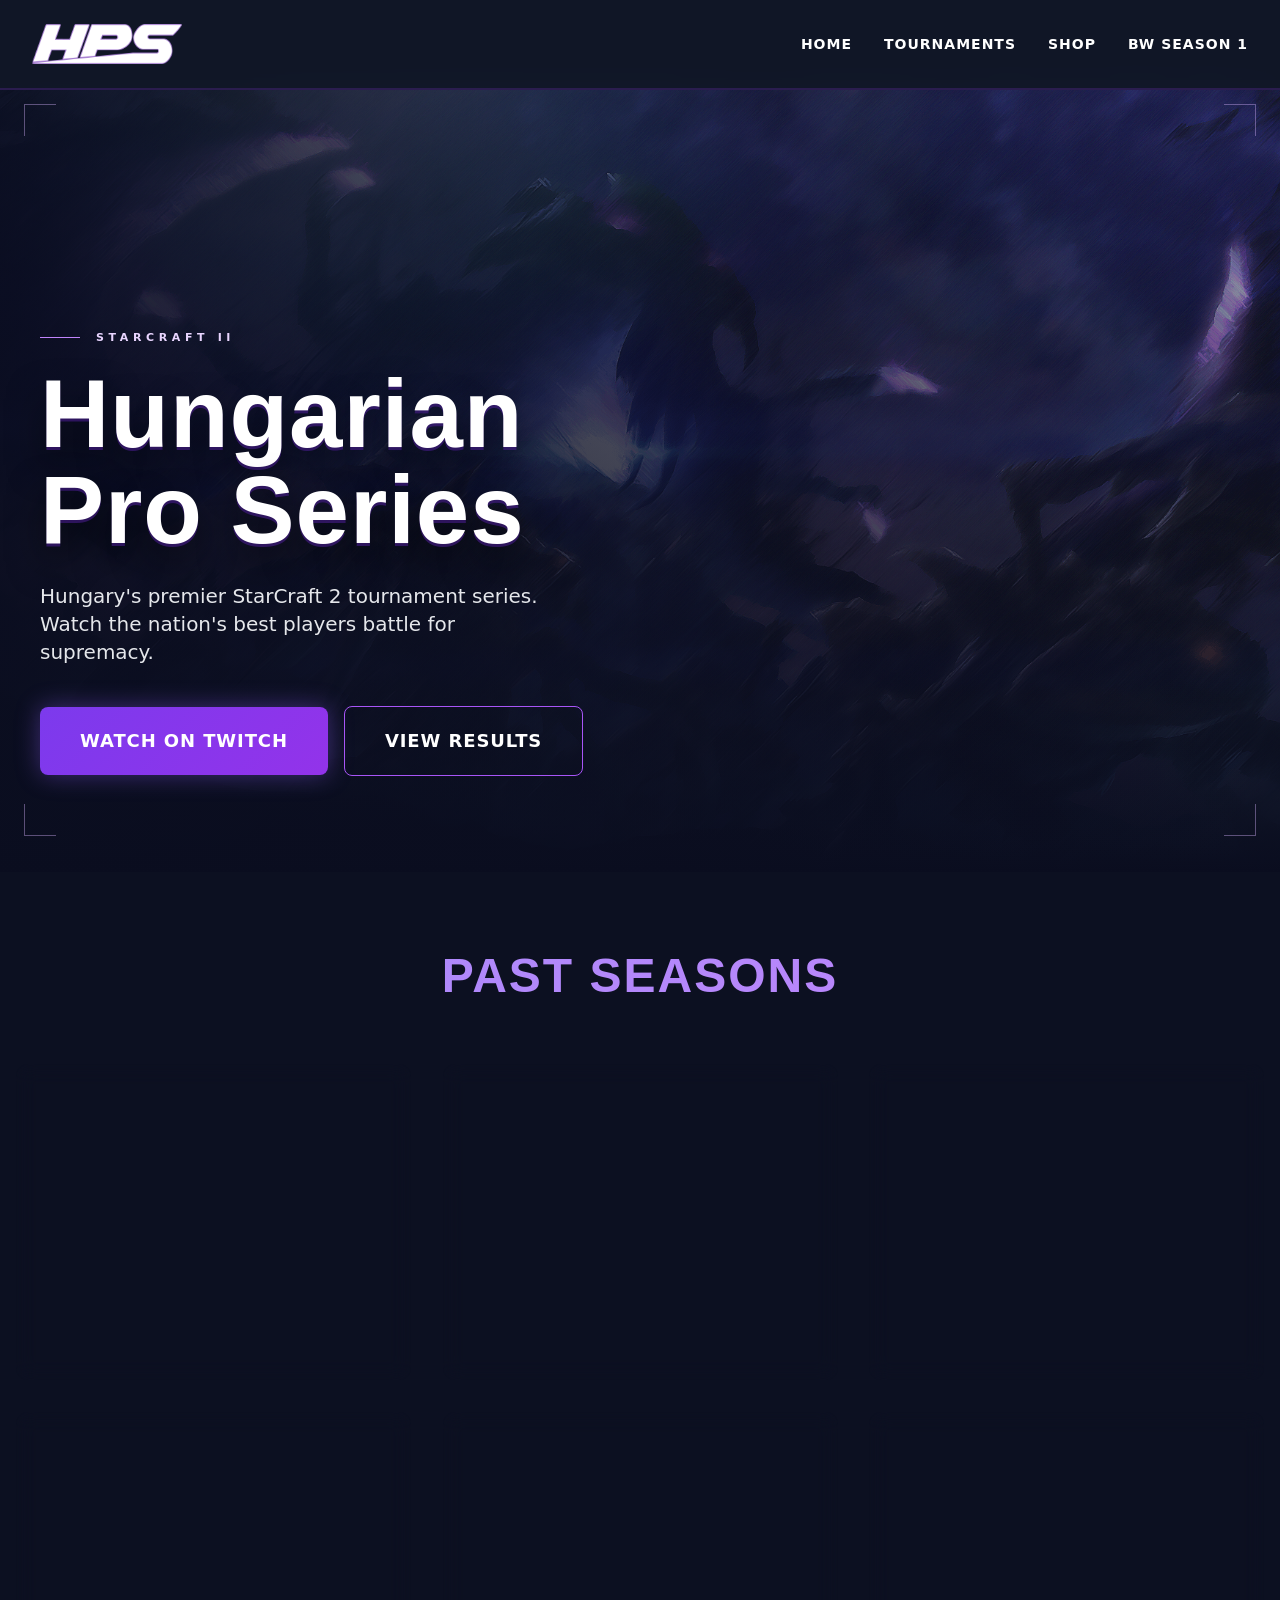
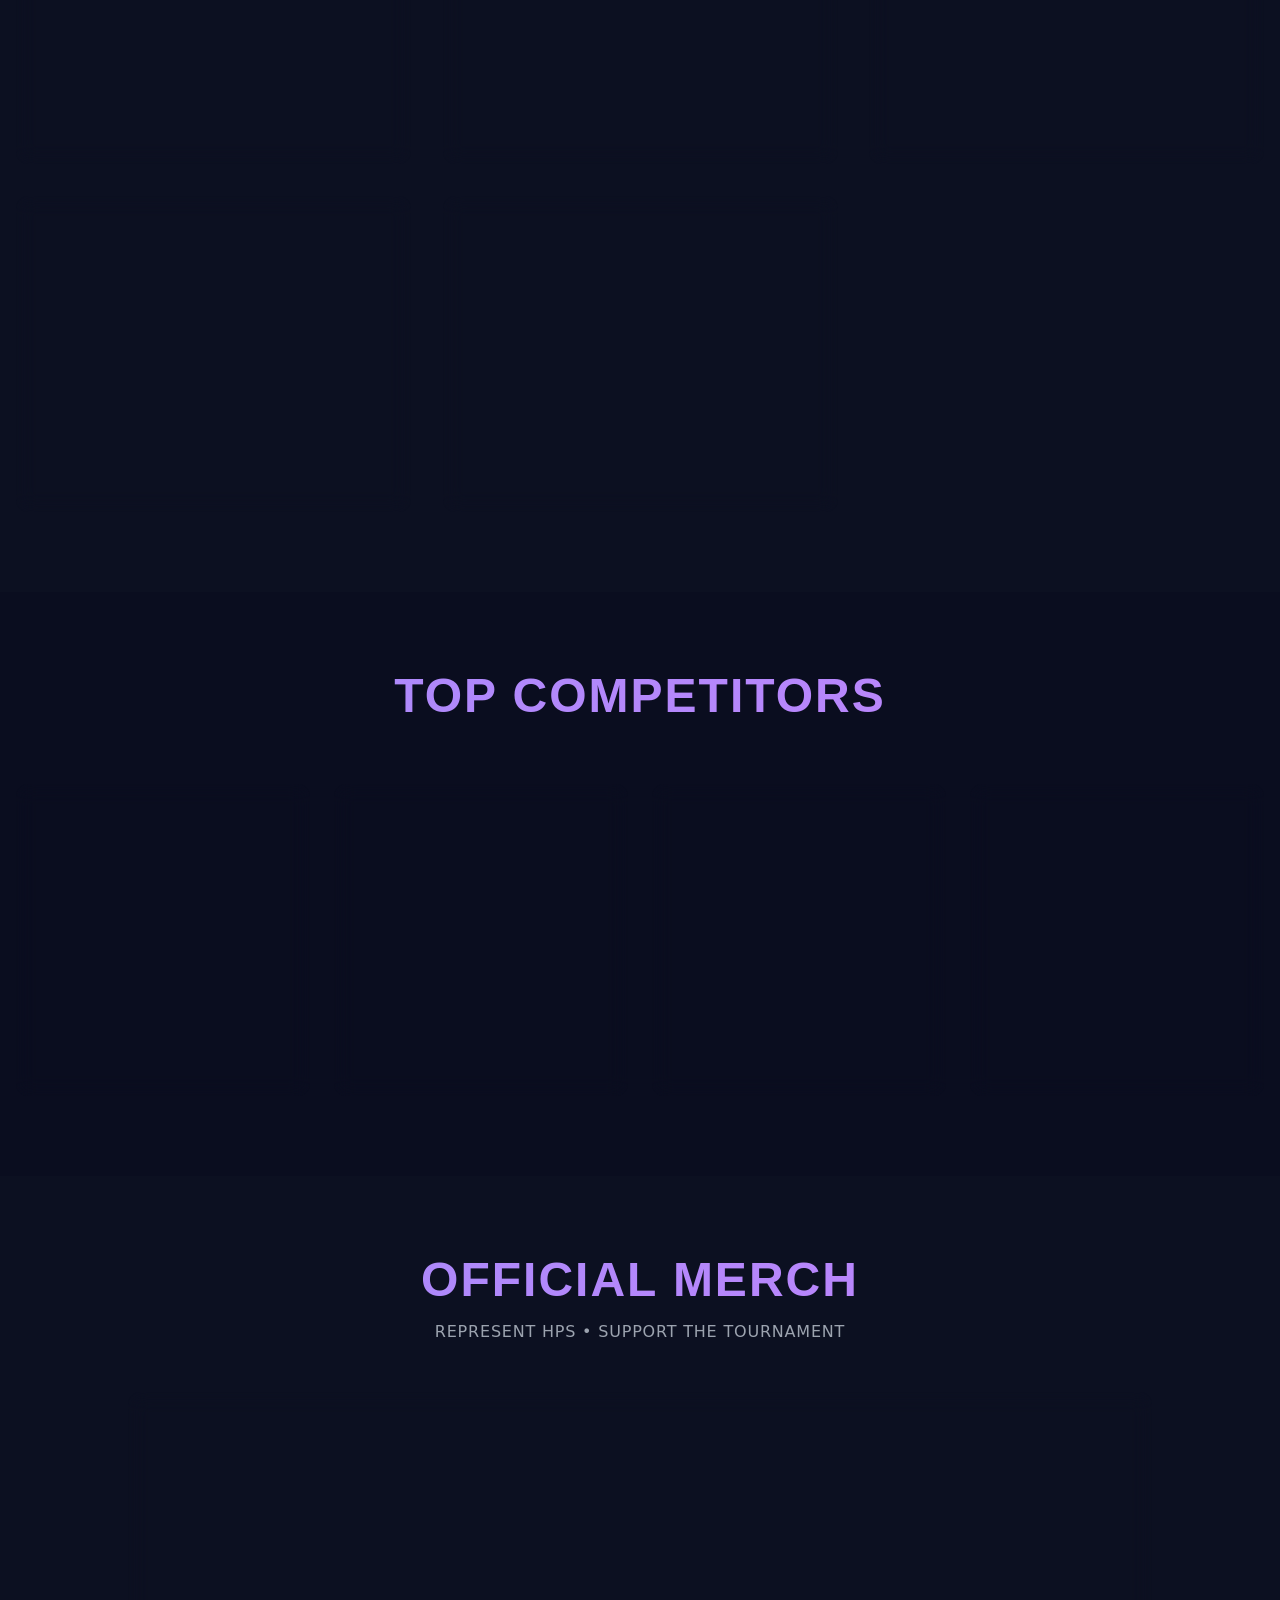
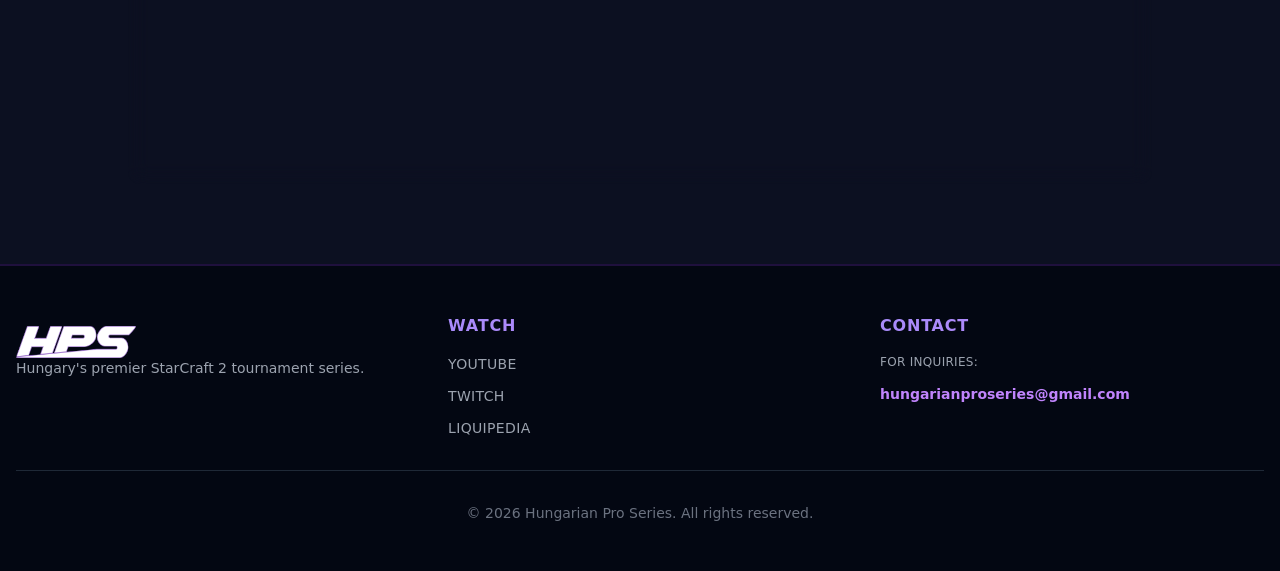
==== index.html @ 344f4f70 "Initial commit" ====
<!DOCTYPE html>
<html lang="hu">
    <head>
        <meta charset="utf-8">
        <meta name="viewport" content="width=device-width, initial-scale=1">

        <title>Hungarian Pro Series - StarCraft 2 Tournament</title>
        <meta name="description" content="HPS — the premier Hungarian Starcraft 2 tournament series.">
        <link rel="canonical" href="https://hungarianproseries.com/">

        <meta property="og:type" content="website">
        <meta property="og:title" content="Hungarian Pro Series - StarCraft 2 Tournament">
        <meta property="og:description" content="HPS — the premier Hungarian Starcraft 2 tournament series.">
        <meta property="og:image" content="https://hungarianproseries.com/images/hps-default.png">
        <meta property="og:url" content="https://hungarianproseries.com/">
        <meta property="og:site_name" content="Hungarian Pro Series">
        <meta property="og:locale" content="hu_HU">

        <meta name="twitter:card" content="summary_large_image">
        <meta name="twitter:title" content="Hungarian Pro Series - StarCraft 2 Tournament">
        <meta name="twitter:description" content="HPS — the premier Hungarian Starcraft 2 tournament series.">
        <meta name="twitter:image" content="https://hungarianproseries.com/images/hps-default.png">

        <link rel="icon" type="image/png" href="favicon-96x96.png" sizes="96x96">
        <link rel="icon" type="image/svg+xml" href="favicon.svg">
        <link rel="shortcut icon" href="favicon.ico">
        <link rel="apple-touch-icon" sizes="180x180" href="apple-touch-icon.png">
        <meta name="apple-mobile-web-app-title" content="Hungarian Pro Series">
        <link rel="manifest" href="site.webmanifest">
        <meta name="theme-color" content="#8b5cf6">
        <meta name="author" content="HPS Team">

        <link rel="stylesheet" href="assets/css/styles.css">

        <!-- Google tag (gtag.js) -->
        <script async src="https://www.googletagmanager.com/gtag/js?id=G-LL7SPWYYJS"></script>
        <script>
            window.dataLayer = window.dataLayer || [];
            function gtag(){dataLayer.push(arguments);}
            gtag('js', new Date());
            gtag('config', 'G-LL7SPWYYJS');
        </script>
    </head>
    <body class="font-sans antialiased">
        <main>
            <header>
                <nav class="fixed w-full top-0 z-50 bg-gray-900/95 backdrop-blur-md border-b-2 border-purple-600/20">
                    <div class="max-w-7xl mx-auto px-4 sm:px-6 lg:px-8">
                        <div class="flex justify-between items-center">
                            <div class="flex items-center space-x-2">
                                <div class="py-6">
                                    <a href="#home" aria-label="Go to home section">
                                        <img src="images/logo.png" alt="HPS Logo" class="h-10 w-auto">
                                    </a>
                                </div>
                            </div>

                            <nav class="hidden md:flex space-x-8 items-center">
                                <a href="#home" class="nav-link text-white hover:text-purple-300 text-sm block">HOME</a>
                                <a href="#tournaments" class="nav-link text-white hover:text-purple-300 text-sm block">TOURNAMENTS</a>
                                <a href="#shop" class="nav-link text-white hover:text-purple-300 text-sm block">SHOP</a>
                                <a href="bw-season-1/" class="nav-link text-white hover:text-purple-300 text-sm block">BW SEASON 1</a>
                            </nav>

                            <button id="menu-open" class="md:hidden text-white p-2" aria-label="Open menu" aria-controls="mobile-menu" aria-expanded="false">
                                <svg class="w-7 h-7" fill="none" stroke="currentColor" viewBox="0 0 24 24">
                                    <path stroke-linecap="round" stroke-linejoin="round" stroke-width="2" d="M4 6h16M4 12h16M4 18h16"/>
                                </svg>
                            </button>
                        </div>
                    </div>
                </nav>

                <div id="mobile-menu" class="hidden fixed inset-0 z-[100] flex-col bg-gray-900 md:hidden">
                    <div class="flex h-[90px] flex-shrink-0 items-center justify-end px-4 border-b-2 border-purple-600/20">
                        <button id="menu-close" class="text-white/90 hover:text-white p-2" aria-label="Close menu">
                            <svg class="w-7 h-7" fill="none" stroke="currentColor" viewBox="0 0 24 24">
                                <path stroke-linecap="round" stroke-linejoin="round" stroke-width="2" d="M6 18L18 6M6 6l12 12"/>
                            </svg>
                        </button>
                    </div>

                    <div class="flex-1 w-full overflow-auto">
                        <ul class="flex flex-col items-stretch px-4 py-6 gap-2">
                            <li><a href="#home" class="block w-full px-4 py-4 rounded-lg text-white uppercase tracking-wider font-semibold text-base hover:bg-white/5 transition">Home</a></li>
                            <li><a href="#tournaments" class="block w-full px-4 py-4 rounded-lg text-white uppercase tracking-wider font-semibold text-base hover:bg-white/5 transition">Tournaments</a></li>
                            <li><a href="#shop" class="block w-full px-4 py-4 rounded-lg text-white uppercase tracking-wider font-semibold text-base hover:bg-white/5 transition">Shop</a></li>
                            <li><a href="bw-season-1/" class="block w-full px-4 py-4 rounded-lg text-white uppercase tracking-wider font-semibold text-base hover:bg-white/5 transition">BW Season 1</a></li>
                        </ul>
                    </div>
                </div>
            </header>

            <article class="pt-20">
                <!-- Hero Section -->
                <section id="home" class="relative isolate flex min-h-[78vh] items-end overflow-hidden md:min-h-[88vh]">
                    <picture class="absolute inset-0 -z-20 block">
                        <source srcset="images/backgrounds/hps-6-bg-1920.png" media="(min-width: 1280px)">
                        <source srcset="images/backgrounds/hps-6-bg-1280.png" media="(min-width: 768px)">
                        <source srcset="images/backgrounds/hps-6-bg-768.png" media="(min-width: 640px)">
                        <img
                            src="images/backgrounds/hps-6-bg-480.png"
                            alt=""
                            aria-hidden="true"
                            class="h-full w-full object-cover object-[center_42%]"
                            loading="eager"
                            decoding="async"
                        >
                    </picture>

                    <div class="absolute inset-0 -z-10 bg-gradient-to-t from-[#0a0d1f] via-[#0a0d1f]/55 to-[#0a0d1f]/20" aria-hidden="true"></div>
                    <div class="absolute inset-0 -z-10 bg-gradient-to-r from-[#0a0d1f]/90 via-[#0a0d1f]/45 to-transparent" aria-hidden="true"></div>

                    <div class="pointer-events-none absolute inset-4 md:inset-6" aria-hidden="true">
                        <span class="absolute left-0 top-0 h-8 w-8 border-l border-t border-purple-300/40"></span>
                        <span class="absolute right-0 top-0 h-8 w-8 border-r border-t border-purple-300/40"></span>
                        <span class="absolute bottom-3 left-0 h-8 w-8 border-b border-l border-purple-300/40"></span>
                        <span class="absolute bottom-3 right-0 h-8 w-8 border-b border-r border-purple-300/40"></span>
                    </div>

                    <div class="relative z-10 mx-auto w-full max-w-7xl px-6 pb-16 pt-16 md:px-10 md:pb-24">
                        <div class="max-w-2xl">
                            <p class="mb-5 flex items-center gap-4 text-[11px] font-bold uppercase tracking-[0.42em] text-purple-200">
                                <span class="h-px w-10 bg-purple-400" aria-hidden="true"></span>
                                StarCraft II
                            </p>
                            <h1 class="hero-title text-5xl text-white sm:text-6xl md:text-7xl lg:text-8xl">
                                Hungarian<br>Pro Series
                            </h1>
                            <p class="mt-6 max-w-lg text-base font-light leading-relaxed text-gray-200 md:text-xl">
                                Hungary's premier StarCraft 2 tournament series. Watch the nation's best players battle for supremacy.
                            </p>
                            <div class="mt-10 flex flex-col gap-4 sm:flex-row sm:items-center">
                                <a href="https://www.twitch.tv/winter_hu" target="_blank" rel="noopener noreferrer" class="primary-button text-center">
                                    Watch on Twitch
                                </a>
                                <a href="#tournaments" class="secondary-button text-center"> View Results </a>
                            </div>
                        </div>
                    </div>
                </section>

                <!-- Past Tournaments -->
                <section id="tournaments" class="py-20 px-4 bg-gray-900/30">
                    <div class="max-w-7xl mx-auto">
                        <h2 class="text-3xl md:text-5xl font-black text-center mb-16 italic-header purple-gradient-text">
                            PAST SEASONS
                        </h2>

                        <div class="grid md:grid-cols-2 lg:grid-cols-3 gap-8">
                            <div class="match-card p-8 card-hover">
                                <div class="text-center mb-6">
                                    <h3 class="text-3xl font-black mb-2 italic-header">Hungarian Pro Series #7</h3>
                                    <p class="text-purple-300 text-sm uppercase tracking-wider">Individual • 2026</p>
                                </div>
                                <div class="bg-purple-900/30 rounded-lg p-4 mb-4">
                                    <p class="text-gray-400 text-xs uppercase tracking-wide mb-2">Champion</p>
                                    <p class="text-2xl font-bold italic-header purple-gradient-text">Nihed</p>
                                </div>
                                <div class="text-purple-300 text-sm text-center uppercase tracking-wide">160 USD</div>
                            </div>

                            <div class="match-card p-8 card-hover">
                                <div class="text-center mb-6">
                                    <h3 class="text-3xl font-black mb-2 italic-header">Hungarian Pro Series #6</h3>
                                    <p class="text-purple-300 text-sm uppercase tracking-wider">Individual • 2025</p>
                                </div>
                                <div class="bg-purple-900/30 rounded-lg p-4 mb-4">
                                    <p class="text-gray-400 text-xs uppercase tracking-wide mb-2">Champion</p>
                                    <p class="text-2xl font-bold italic-header purple-gradient-text">Nihed</p>
                                </div>
                                <div class="text-purple-300 text-sm text-center uppercase tracking-wide">220 USD</div>
                            </div>

                            <div class="match-card p-8 card-hover">
                                <div class="text-center mb-6">
                                    <h3 class="text-3xl font-black mb-2 italic-header">Hungarian Pro Series #5</h3>
                                    <p class="text-purple-300 text-sm uppercase tracking-wider">Individual • 2024</p>
                                </div>
                                <div class="bg-purple-900/30 rounded-lg p-4 mb-4">
                                    <p class="text-gray-400 text-xs uppercase tracking-wide mb-2">Champion</p>
                                    <p class="text-2xl font-bold italic-header purple-gradient-text">Psz</p>
                                </div>
                                <div class="text-purple-300 text-sm text-center uppercase tracking-wide">140 USD</div>
                            </div>

                            <div class="match-card p-8 card-hover">
                                <div class="text-center mb-6">
                                    <h3 class="text-3xl font-black mb-2 italic-header">Hungarian Pro Series #4</h3>
                                    <p class="text-purple-300 text-sm uppercase tracking-wider">Individual • 2024</p>
                                </div>
                                <div class="bg-purple-900/30 rounded-lg p-4 mb-4">
                                    <p class="text-gray-400 text-xs uppercase tracking-wide mb-2">Champion</p>
                                    <p class="text-2xl font-bold italic-header purple-gradient-text">Nihed</p>
                                </div>
                                <div class="text-purple-300 text-sm text-center uppercase tracking-wide">340 USD</div>
                            </div>

                            <div class="match-card p-8 card-hover">
                                <div class="text-center mb-6">
                                    <h3 class="text-3xl font-black mb-2 italic-header">Hungarian Pro Series: Team League</h3>
                                    <p class="text-purple-300 text-sm uppercase tracking-wider">Team • 2024</p>
                                </div>
                                <div class="bg-purple-900/30 rounded-lg p-4 mb-4">
                                    <p class="text-gray-400 text-xs uppercase tracking-wide mb-2">Champion</p>
                                    <p class="text-2xl font-bold italic-header purple-gradient-text">Team Firebat</p>
                                </div>
                                <div class="text-purple-300 text-sm text-center uppercase tracking-wide">320 USD</div>
                            </div>

                            <div class="match-card p-8 card-hover">
                                <div class="text-center mb-6">
                                    <h3 class="text-3xl font-black mb-2 italic-header">Hungarian Pro Series #3</h3>
                                    <p class="text-purple-300 text-sm uppercase tracking-wider">Individual • 2024</p>
                                </div>
                                <div class="bg-purple-900/30 rounded-lg p-4 mb-4">
                                    <p class="text-gray-400 text-xs uppercase tracking-wide mb-2">Champion</p>
                                    <p class="text-2xl font-bold italic-header purple-gradient-text">Freeman</p>
                                </div>
                                <div class="text-purple-300 text-sm text-center uppercase tracking-wide">243 USD</div>
                            </div>

                            <div class="match-card p-8 card-hover">
                                <div class="text-center mb-6">
                                    <h3 class="text-3xl font-black mb-2 italic-header">Hungarian Pro Series #2</h3>
                                    <p class="text-purple-300 text-sm uppercase tracking-wider">Individual • 2023</p>
                                </div>
                                <div class="bg-purple-900/30 rounded-lg p-4 mb-4">
                                    <p class="text-gray-400 text-xs uppercase tracking-wide mb-2">Champion</p>
                                    <p class="text-2xl font-bold italic-header purple-gradient-text">mOsTeN</p>
                                </div>
                                <div class="text-purple-300 text-sm text-center uppercase tracking-wide">100 USD</div>
                            </div>

                            <div class="match-card p-8 card-hover">
                                <div class="text-center mb-6">
                                    <h3 class="text-3xl font-black mb-2 italic-header">Hungarian Pro Series #1</h3>
                                    <p class="text-purple-300 text-sm uppercase tracking-wider">Individual • 2022</p>
                                </div>
                                <div class="bg-purple-900/30 rounded-lg p-4 mb-4">
                                    <p class="text-gray-400 text-xs uppercase tracking-wide mb-2">Champion</p>
                                    <p class="text-2xl font-bold italic-header purple-gradient-text">Nihed</p>
                                </div>
                                <div class="text-purple-300 text-sm text-center uppercase tracking-wide">50 USD</div>
                            </div>
                        </div>
                    </div>
                </section>

                <!-- Featured Players -->
                <section id="players" class="px-4 py-20">
                    <div class="mx-auto max-w-7xl">
                        <h2 class="italic-header purple-gradient-text mb-16 text-center text-3xl font-black md:text-5xl">TOP COMPETITORS</h2>

                        <div class="grid gap-6 md:grid-cols-2 xl:grid-cols-4">
                            <div class="match-card card-hover p-6 text-center">
                                <div class="purple-gradient glow-purple mx-auto mb-4 flex h-24 w-24 items-center justify-center rounded-full text-4xl">
                                    <img src="images/protoss-white.png" alt="Protoss" class="h-12 w-12 object-contain">
                                </div>
                                <h3 class="italic-header mb-2 text-2xl font-black uppercase">Nihed</h3>
                                <p class="mb-4 text-xs uppercase tracking-widest text-purple-300">Protoss</p>
                                <div class="rounded-lg bg-purple-900/30 p-3">
                                    <p class="text-xs uppercase tracking-wider text-gray-400">Tournament Wins</p>
                                    <p class="italic-header purple-gradient-text text-3xl font-black">4</p>
                                </div>
                            </div>

                            <div class="match-card card-hover p-6 text-center">
                                <div class="purple-gradient glow-purple mx-auto mb-4 flex h-24 w-24 items-center justify-center rounded-full text-4xl">
                                    <img src="images/terran-white.png" alt="Terran" class="h-12 w-12 object-contain">
                                </div>
                                <h3 class="italic-header mb-2 text-2xl font-black uppercase">Psz</h3>
                                <p class="mb-4 text-xs uppercase tracking-widest text-purple-300">Terran</p>
                                <div class="rounded-lg bg-purple-900/30 p-3">
                                    <p class="text-xs uppercase tracking-wider text-gray-400">Tournament Wins</p>
                                    <p class="italic-header purple-gradient-text text-3xl font-black">1</p>
                                </div>
                            </div>

                            <div class="match-card card-hover p-6 text-center">
                                <div class="purple-gradient glow-purple mx-auto mb-4 flex h-24 w-24 items-center justify-center rounded-full text-4xl">
                                    <img src="images/zerg-white.png" alt="Zerg" class="h-12 w-12 object-contain">
                                </div>
                                <h3 class="italic-header mb-2 text-2xl font-black uppercase">Freeman</h3>
                                <p class="mb-4 text-xs uppercase tracking-widest text-purple-300">Zerg</p>
                                <div class="rounded-lg bg-purple-900/30 p-3">
                                    <p class="text-xs uppercase tracking-wider text-gray-400">Tournament Wins</p>
                                    <p class="italic-header purple-gradient-text text-3xl font-black">1</p>
                                </div>
                            </div>

                            <div class="match-card card-hover p-6 text-center">
                                <div class="purple-gradient glow-purple mx-auto mb-4 flex h-24 w-24 items-center justify-center rounded-full text-4xl">
                                    <img src="images/protoss-white.png" alt="Protoss" class="h-12 w-12 object-contain">
                                </div>
                                <h3 class="italic-header mb-2 text-2xl font-black uppercase">mOsTeN</h3>
                                <p class="mb-4 text-xs uppercase tracking-widest text-purple-300">Protoss</p>
                                <div class="rounded-lg bg-purple-900/30 p-3">
                                    <p class="text-xs uppercase tracking-wider text-gray-400">Tournament Wins</p>
                                    <p class="italic-header purple-gradient-text text-3xl font-black">1</p>
                                </div>
                            </div>
                        </div>
                    </div>
                </section>

                <!-- Shop Section -->
                <section id="shop" class="py-20 px-4 bg-gray-900/30">
                    <div class="max-w-5xl mx-auto">
                        <h2 class="text-3xl md:text-5xl font-black text-center mb-4 italic-header purple-gradient-text">
                            OFFICIAL MERCH
                        </h2>
                        <p class="text-center text-gray-400 mb-12 text-base uppercase tracking-wider">
                            Represent HPS • Support the Tournament
                        </p>

                        <div class="match-card p-12 text-center">
                            <div class="mb-8">
                                <svg class="w-24 h-24 mx-auto text-purple-400 mb-6" fill="none" stroke="currentColor" viewBox="0 0 24 24" aria-hidden="true">
                                    <path stroke-linecap="round" stroke-linejoin="round" stroke-width="2" d="M16 11V7a4 4 0 00-8 0v4M5 9h14l1 12H4L5 9z" />
                                </svg>
                                <h3 class="text-2xl md:text-3xl font-black mb-3 italic-header uppercase">VISIT THE STORE</h3>
                                <p class="text-gray-400 text-base mb-8 uppercase tracking-wide">
                                    Exclusive HPS jerseys, tees, and gear
                                </p>
                            </div>
                            <a href="https://www.letmicro.com/galleryproductdetail/1488393/7126980/azx" target="_blank" rel="noopener noreferrer"
                               class="inline-block purple-gradient px-12 py-5 rounded-lg font-bold text-lg uppercase tracking-wider glow-purple transition hover:scale-105">
                                SHOP NOW →
                            </a>
                        </div>
                    </div>
                </section>
            </article>

            <!-- Footer -->
            <footer class="bg-gray-950 border-t-2 border-purple-600/20 py-12 px-4">
                <div class="max-w-7xl mx-auto">
                    <div class="grid md:grid-cols-3 gap-12 mb-8">
                        <div class="py-3">
                            <img src="images/logo.png" alt="HPS Logo" class="h-8 w-auto">
                            <p class="text-gray-400 text-sm">Hungary's premier StarCraft 2 tournament series.</p>
                        </div>

                        <div>
                            <h4 class="font-bold text-base mb-4 purple-gradient-text uppercase tracking-wider">WATCH</h4>
                            <ul class="space-y-3 text-gray-400 text-sm">
                                <li><a href="https://www.youtube.com/@hungarianproseries" target="_blank" class="hover:text-purple-300 transition uppercase tracking-wide">YouTube</a></li>
                                <li><a href="https://www.twitch.tv/winter_hu" target="_blank" class="hover:text-purple-300 transition uppercase tracking-wide">Twitch</a></li>
                                <li><a href="https://liquipedia.net/starcraft2/Hungarian_Pro_Series" target="_blank" class="hover:text-purple-300 transition uppercase tracking-wide">Liquipedia</a></li>
                            </ul>
                        </div>

                        <div id="contact">
                            <h4 class="font-bold text-base mb-4 purple-gradient-text uppercase tracking-wider">CONTACT</h4>
                            <p class="text-gray-400 text-xs mb-3 uppercase tracking-wide">For inquiries:</p>
                            <a href="mailto:hungarianproseries@gmail.com" class="text-purple-400 hover:text-purple-300 transition font-semibold text-sm">
                                hungarianproseries@gmail.com
                            </a>
                        </div>
                    </div>

                    <div class="border-t border-gray-800 pt-8 text-center text-gray-500 text-sm">
                        <p>&copy; <span id="year"></span> Hungarian Pro Series. All rights reserved.</p>
                    </div>
                </div>
            </footer>
        </main>

        <script src="assets/js/main.js"></script>
    </body>
</html>
---- assets/css/styles.css ----
*,:after,:before{--tw-border-spacing-x:0;--tw-border-spacing-y:0;--tw-translate-x:0;--tw-translate-y:0;--tw-rotate:0;--tw-skew-x:0;--tw-skew-y:0;--tw-scale-x:1;--tw-scale-y:1;--tw-pan-x: ;--tw-pan-y: ;--tw-pinch-zoom: ;--tw-scroll-snap-strictness:proximity;--tw-gradient-from-position: ;--tw-gradient-via-position: ;--tw-gradient-to-position: ;--tw-ordinal: ;--tw-slashed-zero: ;--tw-numeric-figure: ;--tw-numeric-spacing: ;--tw-numeric-fraction: ;--tw-ring-inset: ;--tw-ring-offset-width:0px;--tw-ring-offset-color:#fff;--tw-ring-color:rgba(59,130,246,.5);--tw-ring-offset-shadow:0 0 #0000;--tw-ring-shadow:0 0 #0000;--tw-shadow:0 0 #0000;--tw-shadow-colored:0 0 #0000;--tw-blur: ;--tw-brightness: ;--tw-contrast: ;--tw-grayscale: ;--tw-hue-rotate: ;--tw-invert: ;--tw-saturate: ;--tw-sepia: ;--tw-drop-shadow: ;--tw-backdrop-blur: ;--tw-backdrop-brightness: ;--tw-backdrop-contrast: ;--tw-backdrop-grayscale: ;--tw-backdrop-hue-rotate: ;--tw-backdrop-invert: ;--tw-backdrop-opacity: ;--tw-backdrop-saturate: ;--tw-backdrop-sepia: ;--tw-contain-size: ;--tw-contain-layout: ;--tw-contain-paint: ;--tw-contain-style: }::backdrop{--tw-border-spacing-x:0;--tw-border-spacing-y:0;--tw-translate-x:0;--tw-translate-y:0;--tw-rotate:0;--tw-skew-x:0;--tw-skew-y:0;--tw-scale-x:1;--tw-scale-y:1;--tw-pan-x: ;--tw-pan-y: ;--tw-pinch-zoom: ;--tw-scroll-snap-strictness:proximity;--tw-gradient-from-position: ;--tw-gradient-via-position: ;--tw-gradient-to-position: ;--tw-ordinal: ;--tw-slashed-zero: ;--tw-numeric-figure: ;--tw-numeric-spacing: ;--tw-numeric-fraction: ;--tw-ring-inset: ;--tw-ring-offset-width:0px;--tw-ring-offset-color:#fff;--tw-ring-color:rgba(59,130,246,.5);--tw-ring-offset-shadow:0 0 #0000;--tw-ring-shadow:0 0 #0000;--tw-shadow:0 0 #0000;--tw-shadow-colored:0 0 #0000;--tw-blur: ;--tw-brightness: ;--tw-contrast: ;--tw-grayscale: ;--tw-hue-rotate: ;--tw-invert: ;--tw-saturate: ;--tw-sepia: ;--tw-drop-shadow: ;--tw-backdrop-blur: ;--tw-backdrop-brightness: ;--tw-backdrop-contrast: ;--tw-backdrop-grayscale: ;--tw-backdrop-hue-rotate: ;--tw-backdrop-invert: ;--tw-backdrop-opacity: ;--tw-backdrop-saturate: ;--tw-backdrop-sepia: ;--tw-contain-size: ;--tw-contain-layout: ;--tw-contain-paint: ;--tw-contain-style: }/*! tailwindcss v3.4.18 | MIT License | https://tailwindcss.com*/*,:after,:before{box-sizing:border-box;border:0 solid #e5e7eb}:after,:before{--tw-content:""}:host,html{line-height:1.5;-webkit-text-size-adjust:100%;-moz-tab-size:4;-o-tab-size:4;tab-size:4;font-family:ui-sans-serif,system-ui,sans-serif,Apple Color Emoji,Segoe UI Emoji,Segoe UI Symbol,Noto Color Emoji;font-feature-settings:normal;font-variation-settings:normal;-webkit-tap-highlight-color:transparent}body{margin:0;line-height:inherit}hr{height:0;color:inherit;border-top-width:1px}abbr:where([title]){-webkit-text-decoration:underline dotted;text-decoration:underline dotted}h1,h2,h3,h4,h5,h6{font-size:inherit;font-weight:inherit}a{color:inherit;text-decoration:inherit}b,strong{font-weight:bolder}code,kbd,pre,samp{font-family:ui-monospace,SFMono-Regular,Menlo,Monaco,Consolas,Liberation Mono,Courier New,monospace;font-feature-settings:normal;font-variation-settings:normal;font-size:1em}small{font-size:80%}sub,sup{font-size:75%;line-height:0;position:relative;vertical-align:baseline}sub{bottom:-.25em}sup{top:-.5em}table{text-indent:0;border-color:inherit;border-collapse:collapse}button,input,optgroup,select,textarea{font-family:inherit;font-feature-settings:inherit;font-variation-settings:inherit;font-size:100%;font-weight:inherit;line-height:inherit;letter-spacing:inherit;color:inherit;margin:0;padding:0}button,select{text-transform:none}button,input:where([type=button]),input:where([type=reset]),input:where([type=submit]){-webkit-appearance:button;background-color:transparent;background-image:none}:-moz-focusring{outline:auto}:-moz-ui-invalid{box-shadow:none}progress{vertical-align:baseline}::-webkit-inner-spin-button,::-webkit-outer-spin-button{height:auto}[type=search]{-webkit-appearance:textfield;outline-offset:-2px}::-webkit-search-decoration{-webkit-appearance:none}::-webkit-file-upload-button{-webkit-appearance:button;font:inherit}summary{display:list-item}blockquote,dd,dl,figure,h1,h2,h3,h4,h5,h6,hr,p,pre{margin:0}fieldset{margin:0}fieldset,legend{padding:0}menu,ol,ul{list-style:none;margin:0;padding:0}dialog{padding:0}textarea{resize:vertical}input::-moz-placeholder,textarea::-moz-placeholder{opacity:1;color:#9ca3af}input::placeholder,textarea::placeholder{opacity:1;color:#9ca3af}[role=button],button{cursor:pointer}:disabled{cursor:default}audio,canvas,embed,iframe,img,object,svg,video{display:block;vertical-align:middle}img,video{max-width:100%;height:auto}[hidden]:where(:not([hidden=until-found])){display:none}.pointer-events-none{pointer-events:none}.fixed{position:fixed}.absolute{position:absolute}.relative{position:relative}.inset-0{inset:0}.inset-4{inset:1rem}.bottom-3{bottom:.75rem}.left-0{left:0}.right-0{right:0}.top-0{top:0}.isolate{isolation:isolate}.-z-10{z-index:-10}.-z-20{z-index:-20}.z-0{z-index:0}.z-10{z-index:10}.z-50{z-index:50}.z-\[100\]{z-index:100}.mx-2{margin-left:.5rem;margin-right:.5rem}.mx-auto{margin-left:auto;margin-right:auto}.mb-1{margin-bottom:.25rem}.mb-12{margin-bottom:3rem}.mb-16{margin-bottom:4rem}.mb-2{margin-bottom:.5rem}.mb-3{margin-bottom:.75rem}.mb-4{margin-bottom:1rem}.mb-5{margin-bottom:1.25rem}.mb-6{margin-bottom:1.5rem}.mb-8{margin-bottom:2rem}.mt-10{margin-top:2.5rem}.mt-3{margin-top:.75rem}.mt-4{margin-top:1rem}.mt-6{margin-top:1.5rem}.block{display:block}.inline-block{display:inline-block}.flex{display:flex}.inline-flex{display:inline-flex}.table{display:table}.grid{display:grid}.hidden{display:none}.h-10{height:2.5rem}.h-12{height:3rem}.h-24{height:6rem}.h-3{height:.75rem}.h-5{height:1.25rem}.h-7{height:1.75rem}.h-8{height:2rem}.h-\[90px\]{height:90px}.h-full{height:100%}.h-px{height:1px}.min-h-\[78vh\]{min-height:78vh}.min-h-screen{min-height:100vh}.w-10{width:2.5rem}.w-12{width:3rem}.w-24{width:6rem}.w-3{width:.75rem}.w-5{width:1.25rem}.w-7{width:1.75rem}.w-8{width:2rem}.w-auto{width:auto}.w-full{width:100%}.min-w-0{min-width:0}.min-w-\[600px\]{min-width:600px}.max-w-2xl{max-width:42rem}.max-w-3xl{max-width:48rem}.max-w-4xl{max-width:56rem}.max-w-5xl{max-width:64rem}.max-w-7xl{max-width:80rem}.max-w-lg{max-width:32rem}.flex-1{flex:1 1 0%}.flex-shrink-0{flex-shrink:0}.flex-col{flex-direction:column}.flex-wrap{flex-wrap:wrap}.items-end{align-items:flex-end}.items-center{align-items:center}.items-stretch{align-items:stretch}.justify-end{justify-content:flex-end}.justify-center{justify-content:center}.justify-between{justify-content:space-between}.justify-around{justify-content:space-around}.gap-1{gap:.25rem}.gap-12{gap:3rem}.gap-2{gap:.5rem}.gap-4{gap:1rem}.gap-6{gap:1.5rem}.gap-8{gap:2rem}.space-x-2>:not([hidden])~:not([hidden]){--tw-space-x-reverse:0;margin-right:calc(.5rem*var(--tw-space-x-reverse));margin-left:calc(.5rem*(1 - var(--tw-space-x-reverse)))}.space-x-8>:not([hidden])~:not([hidden]){--tw-space-x-reverse:0;margin-right:calc(2rem*var(--tw-space-x-reverse));margin-left:calc(2rem*(1 - var(--tw-space-x-reverse)))}.space-y-1>:not([hidden])~:not([hidden]){--tw-space-y-reverse:0;margin-top:calc(.25rem*(1 - var(--tw-space-y-reverse)));margin-bottom:calc(.25rem*var(--tw-space-y-reverse))}.space-y-2>:not([hidden])~:not([hidden]){--tw-space-y-reverse:0;margin-top:calc(.5rem*(1 - var(--tw-space-y-reverse)));margin-bottom:calc(.5rem*var(--tw-space-y-reverse))}.space-y-3>:not([hidden])~:not([hidden]){--tw-space-y-reverse:0;margin-top:calc(.75rem*(1 - var(--tw-space-y-reverse)));margin-bottom:calc(.75rem*var(--tw-space-y-reverse))}.space-y-4>:not([hidden])~:not([hidden]){--tw-space-y-reverse:0;margin-top:calc(1rem*(1 - var(--tw-space-y-reverse)));margin-bottom:calc(1rem*var(--tw-space-y-reverse))}.space-y-6>:not([hidden])~:not([hidden]){--tw-space-y-reverse:0;margin-top:calc(1.5rem*(1 - var(--tw-space-y-reverse)));margin-bottom:calc(1.5rem*var(--tw-space-y-reverse))}.space-y-8>:not([hidden])~:not([hidden]){--tw-space-y-reverse:0;margin-top:calc(2rem*(1 - var(--tw-space-y-reverse)));margin-bottom:calc(2rem*var(--tw-space-y-reverse))}.overflow-auto{overflow:auto}.overflow-hidden{overflow:hidden}.overflow-x-auto{overflow-x:auto}.truncate{overflow:hidden;text-overflow:ellipsis;white-space:nowrap}.rounded-full{border-radius:9999px}.rounded-lg{border-radius:.5rem}.rounded-sm{border-radius:.125rem}.border{border-width:1px}.border-b{border-bottom-width:1px}.border-b-2{border-bottom-width:2px}.border-l{border-left-width:1px}.border-r{border-right-width:1px}.border-t{border-top-width:1px}.border-t-2{border-top-width:2px}.border-gray-800{--tw-border-opacity:1;border-color:rgb(31 41 55/var(--tw-border-opacity,1))}.border-purple-300\/40{border-color:rgba(216,180,254,.4)}.border-purple-500\/10{border-color:rgba(168,85,247,.1)}.border-purple-500\/20{border-color:rgba(168,85,247,.2)}.border-purple-500\/30{border-color:rgba(168,85,247,.3)}.border-purple-600\/20{border-color:rgba(147,51,234,.2)}.border-red-500\/30{border-color:rgba(239,68,68,.3)}.bg-blue-500\/20{background-color:rgba(59,130,246,.2)}.bg-blue-500\/5{background-color:rgba(59,130,246,.05)}.bg-gray-500\/20{background-color:hsla(220,9%,46%,.2)}.bg-gray-900{--tw-bg-opacity:1;background-color:rgb(17 24 39/var(--tw-bg-opacity,1))}.bg-gray-900\/30{background-color:rgba(17,24,39,.3)}.bg-gray-900\/70{background-color:rgba(17,24,39,.7)}.bg-gray-900\/95{background-color:rgba(17,24,39,.95)}.bg-gray-950{--tw-bg-opacity:1;background-color:rgb(3 7 18/var(--tw-bg-opacity,1))}.bg-purple-400{--tw-bg-opacity:1;background-color:rgb(192 132 252/var(--tw-bg-opacity,1))}.bg-purple-500\/30{background-color:rgba(168,85,247,.3)}.bg-purple-500\/5{background-color:rgba(168,85,247,.05)}.bg-purple-900\/30{background-color:rgba(88,28,135,.3)}.bg-red-500\/10{background-color:rgba(239,68,68,.1)}.bg-red-500\/20{background-color:rgba(239,68,68,.2)}.bg-red-500\/5{background-color:rgba(239,68,68,.05)}.bg-gradient-to-r{background-image:linear-gradient(to right,var(--tw-gradient-stops))}.bg-gradient-to-t{background-image:linear-gradient(to top,var(--tw-gradient-stops))}.from-\[\#0a0d1f\]{--tw-gradient-from:#0a0d1f var(--tw-gradient-from-position);--tw-gradient-to:rgba(10,13,31,0) var(--tw-gradient-to-position);--tw-gradient-stops:var(--tw-gradient-from),var(--tw-gradient-to)}.from-\[\#0a0d1f\]\/90{--tw-gradient-from:rgba(10,13,31,.9) var(--tw-gradient-from-position);--tw-gradient-to:rgba(10,13,31,0) var(--tw-gradient-to-position);--tw-gradient-stops:var(--tw-gradient-from),var(--tw-gradient-to)}.via-\[\#0a0d1f\]\/45{--tw-gradient-to:rgba(10,13,31,0) var(--tw-gradient-to-position);--tw-gradient-stops:var(--tw-gradient-from),rgba(10,13,31,.45) var(--tw-gradient-via-position),var(--tw-gradient-to)}.via-\[\#0a0d1f\]\/55{--tw-gradient-to:rgba(10,13,31,0) var(--tw-gradient-to-position);--tw-gradient-stops:var(--tw-gradient-from),rgba(10,13,31,.55) var(--tw-gradient-via-position),var(--tw-gradient-to)}.to-\[\#0a0d1f\]\/20{--tw-gradient-to:rgba(10,13,31,.2) var(--tw-gradient-to-position)}.to-transparent{--tw-gradient-to:transparent var(--tw-gradient-to-position)}.object-contain{-o-object-fit:contain;object-fit:contain}.object-cover{-o-object-fit:cover;object-fit:cover}.object-\[center_42\%\]{-o-object-position:center 42%;object-position:center 42%}.p-12{padding:3rem}.p-2{padding:.5rem}.p-3{padding:.75rem}.p-4{padding:1rem}.p-5{padding:1.25rem}.p-6{padding:1.5rem}.p-8{padding:2rem}.px-12{padding-left:3rem;padding-right:3rem}.px-4{padding-left:1rem;padding-right:1rem}.px-6{padding-left:1.5rem;padding-right:1.5rem}.py-1{padding-top:.25rem;padding-bottom:.25rem}.py-12{padding-top:3rem;padding-bottom:3rem}.py-20{padding-top:5rem;padding-bottom:5rem}.py-3{padding-top:.75rem;padding-bottom:.75rem}.py-4{padding-top:1rem;padding-bottom:1rem}.py-5{padding-top:1.25rem;padding-bottom:1.25rem}.py-6{padding-top:1.5rem;padding-bottom:1.5rem}.pb-12{padding-bottom:3rem}.pb-16{padding-bottom:4rem}.pt-16{padding-top:4rem}.pt-20{padding-top:5rem}.pt-32{padding-top:8rem}.pt-8{padding-top:2rem}.text-left{text-align:left}.text-center{text-align:center}.text-right{text-align:right}.font-sans{font-family:ui-sans-serif,system-ui,sans-serif,Apple Color Emoji,Segoe UI Emoji,Segoe UI Symbol,Noto Color Emoji}.text-2xl{font-size:1.5rem;line-height:2rem}.text-3xl{font-size:1.875rem;line-height:2.25rem}.text-4xl{font-size:2.25rem;line-height:2.5rem}.text-5xl{font-size:3rem;line-height:1}.text-\[10px\]{font-size:10px}.text-\[11px\]{font-size:11px}.text-base{font-size:1rem;line-height:1.5rem}.text-lg{font-size:1.125rem;line-height:1.75rem}.text-sm{font-size:.875rem;line-height:1.25rem}.text-xl{font-size:1.25rem;line-height:1.75rem}.text-xs{font-size:.75rem;line-height:1rem}.font-black{font-weight:900}.font-bold{font-weight:700}.font-light{font-weight:300}.font-semibold{font-weight:600}.uppercase{text-transform:uppercase}.leading-relaxed{line-height:1.625}.tracking-\[0\.42em\]{letter-spacing:.42em}.tracking-wide{letter-spacing:.025em}.tracking-wider{letter-spacing:.05em}.tracking-widest{letter-spacing:.1em}.text-amber-600{--tw-text-opacity:1;color:rgb(217 119 6/var(--tw-text-opacity,1))}.text-blue-200{--tw-text-opacity:1;color:rgb(191 219 254/var(--tw-text-opacity,1))}.text-blue-300{--tw-text-opacity:1;color:rgb(147 197 253/var(--tw-text-opacity,1))}.text-blue-400{--tw-text-opacity:1;color:rgb(96 165 250/var(--tw-text-opacity,1))}.text-gray-100{--tw-text-opacity:1;color:rgb(243 244 246/var(--tw-text-opacity,1))}.text-gray-200{--tw-text-opacity:1;color:rgb(229 231 235/var(--tw-text-opacity,1))}.text-gray-300{--tw-text-opacity:1;color:rgb(209 213 219/var(--tw-text-opacity,1))}.text-gray-400{--tw-text-opacity:1;color:rgb(156 163 175/var(--tw-text-opacity,1))}.text-gray-500{--tw-text-opacity:1;color:rgb(107 114 128/var(--tw-text-opacity,1))}.text-green-400{--tw-text-opacity:1;color:rgb(74 222 128/var(--tw-text-opacity,1))}.text-purple-200{--tw-text-opacity:1;color:rgb(233 213 255/var(--tw-text-opacity,1))}.text-purple-300{--tw-text-opacity:1;color:rgb(216 180 254/var(--tw-text-opacity,1))}.text-purple-400{--tw-text-opacity:1;color:rgb(192 132 252/var(--tw-text-opacity,1))}.text-red-300{--tw-text-opacity:1;color:rgb(252 165 165/var(--tw-text-opacity,1))}.text-red-400{--tw-text-opacity:1;color:rgb(248 113 113/var(--tw-text-opacity,1))}.text-white{--tw-text-opacity:1;color:rgb(255 255 255/var(--tw-text-opacity,1))}.text-white\/90{color:hsla(0,0%,100%,.9)}.text-yellow-300{--tw-text-opacity:1;color:rgb(253 224 71/var(--tw-text-opacity,1))}.underline{text-decoration-line:underline}.antialiased{-webkit-font-smoothing:antialiased;-moz-osx-font-smoothing:grayscale}.filter{filter:var(--tw-blur) var(--tw-brightness) var(--tw-contrast) var(--tw-grayscale) var(--tw-hue-rotate) var(--tw-invert) var(--tw-saturate) var(--tw-sepia) var(--tw-drop-shadow)}.backdrop-blur-md{--tw-backdrop-blur:blur(12px);-webkit-backdrop-filter:var(--tw-backdrop-blur) var(--tw-backdrop-brightness) var(--tw-backdrop-contrast) var(--tw-backdrop-grayscale) var(--tw-backdrop-hue-rotate) var(--tw-backdrop-invert) var(--tw-backdrop-opacity) var(--tw-backdrop-saturate) var(--tw-backdrop-sepia);backdrop-filter:var(--tw-backdrop-blur) var(--tw-backdrop-brightness) var(--tw-backdrop-contrast) var(--tw-backdrop-grayscale) var(--tw-backdrop-hue-rotate) var(--tw-backdrop-invert) var(--tw-backdrop-opacity) var(--tw-backdrop-saturate) var(--tw-backdrop-sepia)}.transition{transition-property:color,background-color,border-color,text-decoration-color,fill,stroke,opacity,box-shadow,transform,filter,-webkit-backdrop-filter;transition-property:color,background-color,border-color,text-decoration-color,fill,stroke,opacity,box-shadow,transform,filter,backdrop-filter;transition-property:color,background-color,border-color,text-decoration-color,fill,stroke,opacity,box-shadow,transform,filter,backdrop-filter,-webkit-backdrop-filter;transition-timing-function:cubic-bezier(.4,0,.2,1);transition-duration:.15s}.transition-colors{transition-property:color,background-color,border-color,text-decoration-color,fill,stroke;transition-timing-function:cubic-bezier(.4,0,.2,1);transition-duration:.15s}@font-face{font-family:Eurostile Extended;src:local("Eurostile Extended"),local("Eurostile-Extended");font-weight:700;font-style:normal}*{margin:0;padding:0;box-sizing:border-box}html{scroll-behavior:smooth}section[id]{scroll-margin-top:80px}body{background:#0a0d1f;overflow-x:hidden}.hps-logo,body{font-family:Eurostile Extended,sans-serif;color:#fff}.hps-logo{font-weight:900;font-style:italic;font-size:3rem;text-shadow:0 0 20px rgba(139,92,246,.6),3px 3px 0 rgba(109,40,217,.8),-2px -2px 0 rgba(139,92,246,.3);letter-spacing:-2px}.hero-title{font-weight:900;letter-spacing:.01em;line-height:.88;text-shadow:0 3px 0 rgba(76,29,149,.55),0 18px 36px rgba(0,0,0,.55)}.hero-title,.hps-subtitle{font-family:Eurostile Extended,sans-serif}.hps-subtitle{font-weight:700;font-style:italic;text-transform:uppercase;letter-spacing:4px;font-size:.7rem;color:#e0e0e0}.space-bg{background:#0a0d1f linear-gradient(135deg,rgba(17,24,39,.98),rgba(76,29,149,.4) 50%,rgba(17,24,39,.98)) fixed}.purple-gradient{background:linear-gradient(135deg,#7c3aed,#9333ea)}.purple-gradient-text{background:linear-gradient(135deg,#a78bfa,#c084fc);-webkit-background-clip:text;-webkit-text-fill-color:transparent;background-clip:text}.match-card{background:linear-gradient(135deg,rgba(109,40,217,.25),rgba(76,29,149,.2));border:2px solid rgba(139,92,246,.4);-webkit-backdrop-filter:blur(10px);backdrop-filter:blur(10px);border-radius:12px}.card-hover{transition:all .3s ease}.card-hover:hover{transform:translateY(-5px);box-shadow:0 10px 40px rgba(139,92,246,.3);border-color:rgba(167,139,250,.6)}.bracket-match{background:rgba(88,28,135,.35);border:2px solid rgba(139,92,246,.5);-webkit-backdrop-filter:blur(10px);backdrop-filter:blur(10px)}.player-vs{font-family:Eurostile Extended,sans-serif;font-weight:900;font-style:italic;font-size:1.5rem}.glow-purple{box-shadow:0 0 25px rgba(139,92,246,.4)}.italic-header{font-family:Eurostile Extended,sans-serif;font-weight:900;letter-spacing:2px}.hps-subheader{margin-bottom:2.5rem;text-align:center;font-size:1.875rem;line-height:2.25rem;background:linear-gradient(135deg,#a78bfa,#c084fc);-webkit-background-clip:text;-webkit-text-fill-color:transparent;background-clip:text;font-family:Eurostile Extended,sans-serif;font-weight:900;letter-spacing:2px}@media (min-width:768px){.hps-subheader{font-size:2.25rem;line-height:2.5rem}}.primary-button{border-radius:.5rem;padding:.75rem 1.5rem;font-weight:700;text-transform:uppercase;letter-spacing:.05em;transition-property:color,background-color,border-color,text-decoration-color,fill,stroke,opacity,box-shadow,transform,filter,-webkit-backdrop-filter;transition-property:color,background-color,border-color,text-decoration-color,fill,stroke,opacity,box-shadow,transform,filter,backdrop-filter;transition-property:color,background-color,border-color,text-decoration-color,fill,stroke,opacity,box-shadow,transform,filter,backdrop-filter,-webkit-backdrop-filter;transition-timing-function:cubic-bezier(.4,0,.2,1);transition-duration:.15s;background:linear-gradient(135deg,#7c3aed,#9333ea);box-shadow:0 0 25px rgba(139,92,246,.4)}.primary-button:hover{--tw-scale-x:1.05;--tw-scale-y:1.05;transform:translate(var(--tw-translate-x),var(--tw-translate-y)) rotate(var(--tw-rotate)) skewX(var(--tw-skew-x)) skewY(var(--tw-skew-y)) scaleX(var(--tw-scale-x)) scaleY(var(--tw-scale-y))}@media (min-width:768px){.primary-button{padding:1.25rem 2.5rem;font-size:1.125rem;line-height:1.75rem}}.secondary-button{border-radius:.5rem;border-width:1px;--tw-border-opacity:1;border-color:rgb(168 85 247/var(--tw-border-opacity,1));background-color:transparent;padding:.75rem 1.5rem;font-size:1.125rem;line-height:1.75rem;font-weight:700;text-transform:uppercase;letter-spacing:.05em;transition-property:color,background-color,border-color,text-decoration-color,fill,stroke,opacity,box-shadow,transform,filter,-webkit-backdrop-filter;transition-property:color,background-color,border-color,text-decoration-color,fill,stroke,opacity,box-shadow,transform,filter,backdrop-filter;transition-property:color,background-color,border-color,text-decoration-color,fill,stroke,opacity,box-shadow,transform,filter,backdrop-filter,-webkit-backdrop-filter;transition-timing-function:cubic-bezier(.4,0,.2,1);transition-duration:.15s}.secondary-button:hover{--tw-scale-x:1.05;--tw-scale-y:1.05;transform:translate(var(--tw-translate-x),var(--tw-translate-y)) rotate(var(--tw-rotate)) skewX(var(--tw-skew-x)) skewY(var(--tw-skew-y)) scaleX(var(--tw-scale-x)) scaleY(var(--tw-scale-y));background-color:rgba(147,51,234,.2)}@media (min-width:768px){.secondary-button{padding:1.25rem 2.5rem}}.nav-link{position:relative;font-weight:700;letter-spacing:1px;transition:color .3s ease}.nav-link:after{content:"";position:absolute;bottom:-4px;left:0;width:0;height:3px;background:linear-gradient(90deg,#8b5cf6,#a78bfa);transition:width .3s ease}.nav-link:hover:after{width:100%}@keyframes pulse-glow{0%,to{box-shadow:0 0 20px rgba(192,132,252,.6)}50%{box-shadow:0 0 35px rgba(192,132,252,.8)}}.live-badge{animation:pulse-glow 2s ease-in-out infinite;background:linear-gradient(135deg,#9333ea,#a855f7)}#mobile-menu{transition:opacity .15s ease}.bw-page .tab-button{padding:.5rem 1rem;font-size:.75rem;line-height:1rem;font-weight:700;text-transform:uppercase;letter-spacing:.05em;--tw-text-opacity:1;color:rgb(156 163 175/var(--tw-text-opacity,1));transition-property:color,background-color,border-color,text-decoration-color,fill,stroke;transition-timing-function:cubic-bezier(.4,0,.2,1);transition-duration:.15s}@media (min-width:768px){.bw-page .tab-button{padding:.75rem 1.5rem;font-size:.875rem;line-height:1.25rem}}.bw-page .tab-button{cursor:pointer}.bw-page .tab-button:hover{color:#c4b5fd}.bw-page .tab-active{border-bottom:2px solid #a855f7;color:#a855f7}.bw-page .bracket-grid{display:grid;grid-template-columns:1fr 1fr 1fr;gap:1.5rem;align-items:start}@media (max-width:768px){.bw-page .bracket-grid{grid-template-columns:1fr}}.bw-page .bracket-match{overflow:hidden;border-radius:.5rem;border-width:1px;border-color:rgba(168,85,247,.2);background-color:rgba(31,41,55,.6)}.bw-page .bracket-slot{display:flex;align-items:center;gap:.5rem;padding:.5rem .75rem;font-size:.875rem;line-height:1.25rem;--tw-text-opacity:1;color:rgb(209 213 219/var(--tw-text-opacity,1));transition-property:color,background-color,border-color,text-decoration-color,fill,stroke;transition-timing-function:cubic-bezier(.4,0,.2,1);transition-duration:.15s;border-bottom:1px solid rgba(139,92,246,.1)}.bw-page .bracket-slot:last-child{border-bottom:none}.bw-page .bracket-winner{background-color:rgba(168,85,247,.15);font-weight:700;--tw-text-opacity:1;color:rgb(255 255 255/var(--tw-text-opacity,1))}.bw-page .bracket-score{margin-left:auto;flex-shrink:0;font-weight:700;--tw-numeric-spacing:tabular-nums;font-variant-numeric:var(--tw-ordinal) var(--tw-slashed-zero) var(--tw-numeric-figure) var(--tw-numeric-spacing) var(--tw-numeric-fraction)}.hover\:scale-105:hover{--tw-scale-x:1.05;--tw-scale-y:1.05;transform:translate(var(--tw-translate-x),var(--tw-translate-y)) rotate(var(--tw-rotate)) skewX(var(--tw-skew-x)) skewY(var(--tw-skew-y)) scaleX(var(--tw-scale-x)) scaleY(var(--tw-scale-y))}.hover\:bg-blue-500\/15:hover{background-color:rgba(59,130,246,.15)}.hover\:bg-purple-500\/15:hover{background-color:rgba(168,85,247,.15)}.hover\:bg-red-500\/15:hover{background-color:rgba(239,68,68,.15)}.hover\:bg-white\/5:hover{background-color:hsla(0,0%,100%,.05)}.hover\:text-purple-300:hover{--tw-text-opacity:1;color:rgb(216 180 254/var(--tw-text-opacity,1))}.hover\:text-white:hover{--tw-text-opacity:1;color:rgb(255 255 255/var(--tw-text-opacity,1))}@media (min-width:640px){.sm\:flex-row{flex-direction:row}.sm\:items-center{align-items:center}.sm\:px-6{padding-left:1.5rem;padding-right:1.5rem}.sm\:text-6xl{font-size:3.75rem;line-height:1}}@media (min-width:768px){.md\:inset-6{inset:1.5rem}.md\:mx-6{margin-left:1.5rem;margin-right:1.5rem}.md\:flex{display:flex}.md\:hidden{display:none}.md\:min-h-\[88vh\]{min-height:88vh}.md\:grid-cols-2{grid-template-columns:repeat(2,minmax(0,1fr))}.md\:grid-cols-3{grid-template-columns:repeat(3,minmax(0,1fr))}.md\:gap-8{gap:2rem}.md\:p-4{padding:1rem}.md\:p-6{padding:1.5rem}.md\:p-8{padding:2rem}.md\:px-10{padding-left:2.5rem;padding-right:2.5rem}.md\:px-4{padding-left:1rem;padding-right:1rem}.md\:py-3{padding-top:.75rem;padding-bottom:.75rem}.md\:pb-24{padding-bottom:6rem}.md\:text-3xl{font-size:1.875rem;line-height:2.25rem}.md\:text-5xl{font-size:3rem;line-height:1}.md\:text-6xl{font-size:3.75rem;line-height:1}.md\:text-7xl{font-size:4.5rem;line-height:1}.md\:text-base{font-size:1rem;line-height:1.5rem}.md\:text-xl{font-size:1.25rem;line-height:1.75rem}}@media (min-width:1024px){.lg\:grid-cols-3{grid-template-columns:repeat(3,minmax(0,1fr))}.lg\:px-8{padding-left:2rem;padding-right:2rem}.lg\:text-8xl{font-size:6rem;line-height:1}}@media (min-width:1280px){.xl\:grid-cols-4{grid-template-columns:repeat(4,minmax(0,1fr))}}
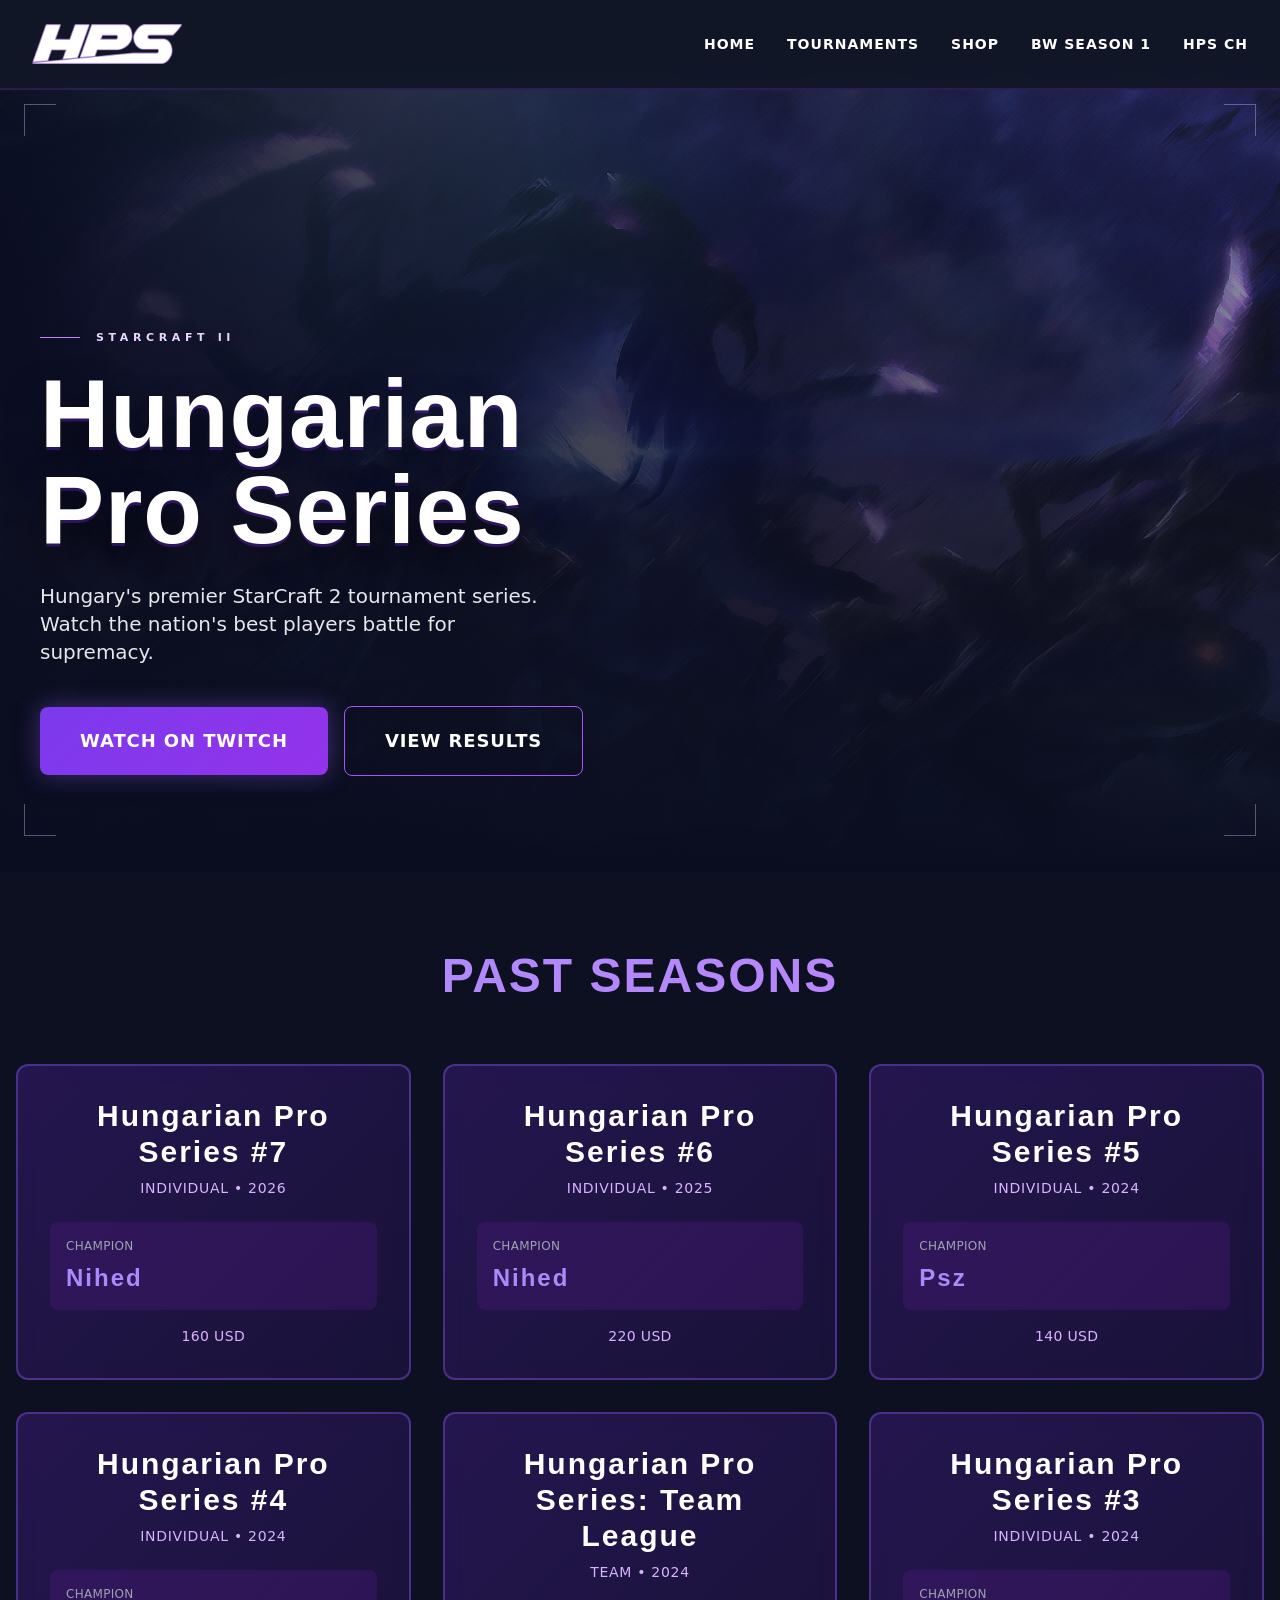
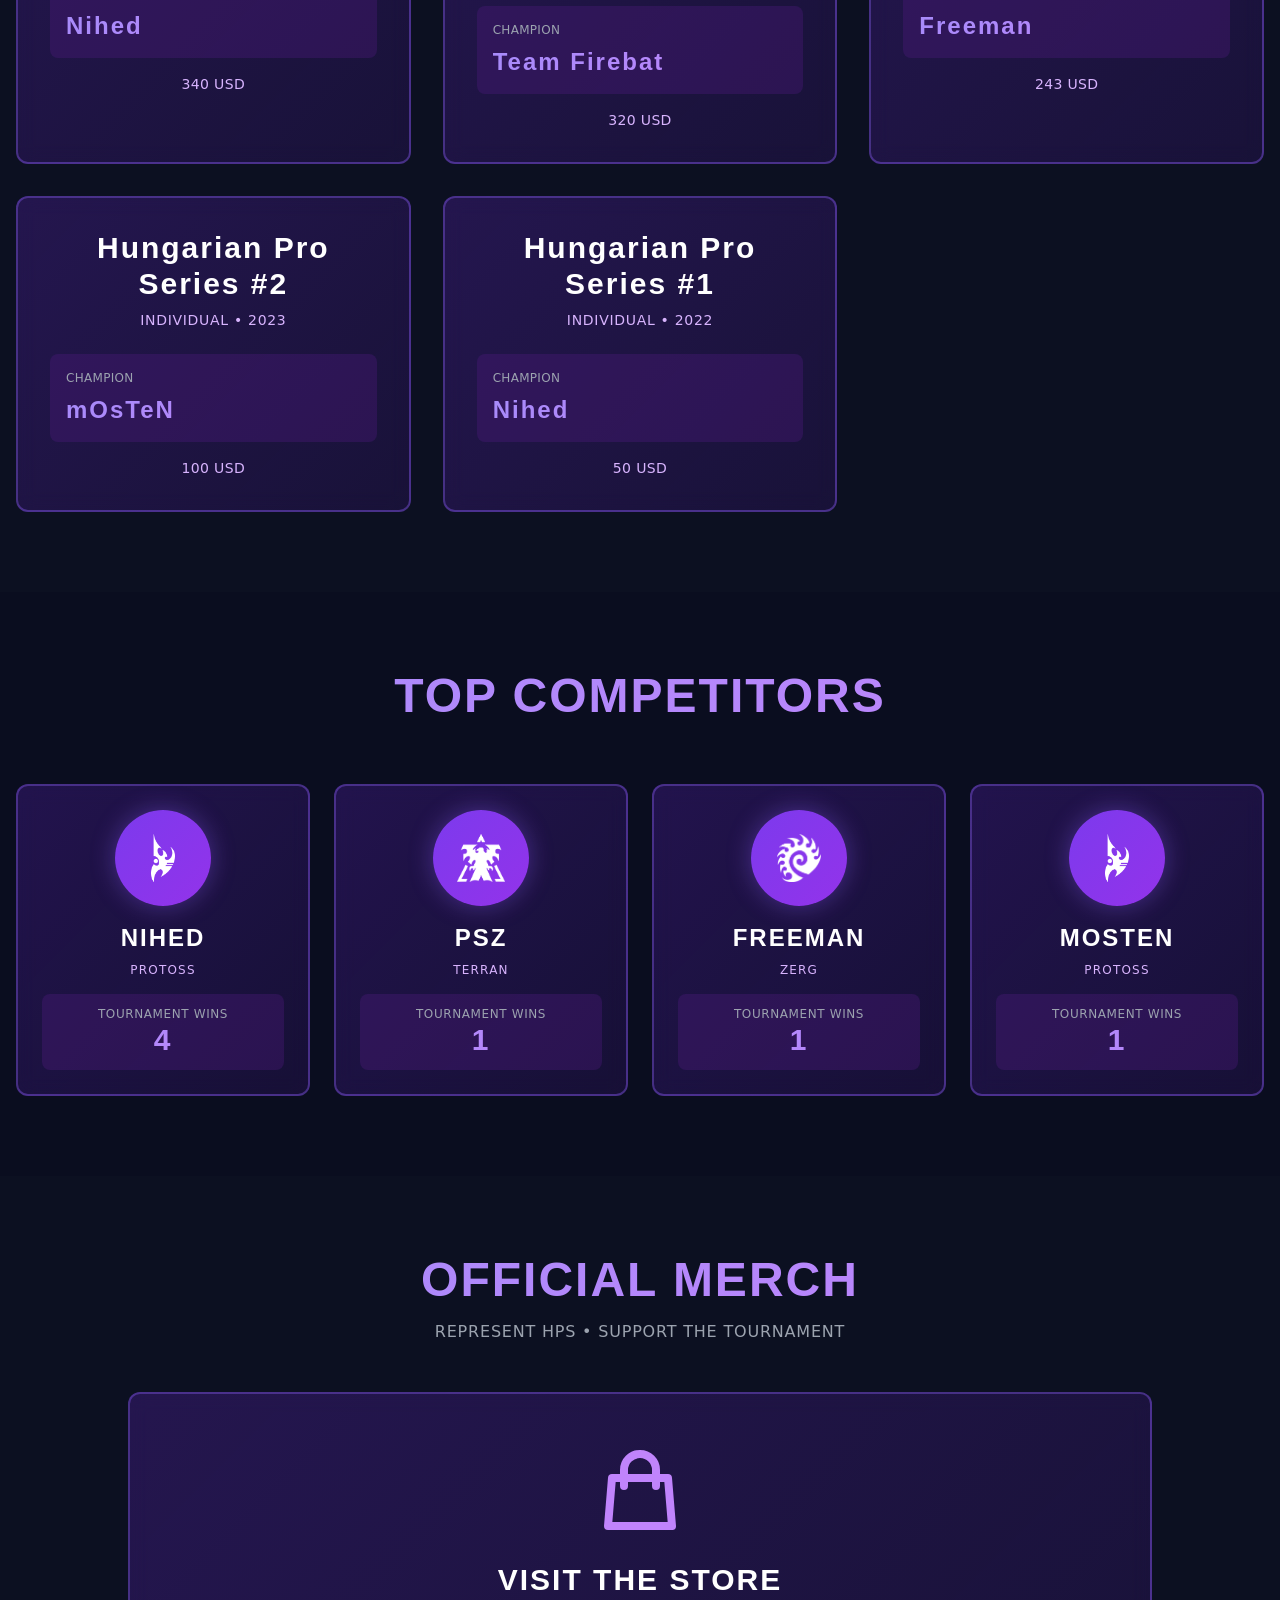
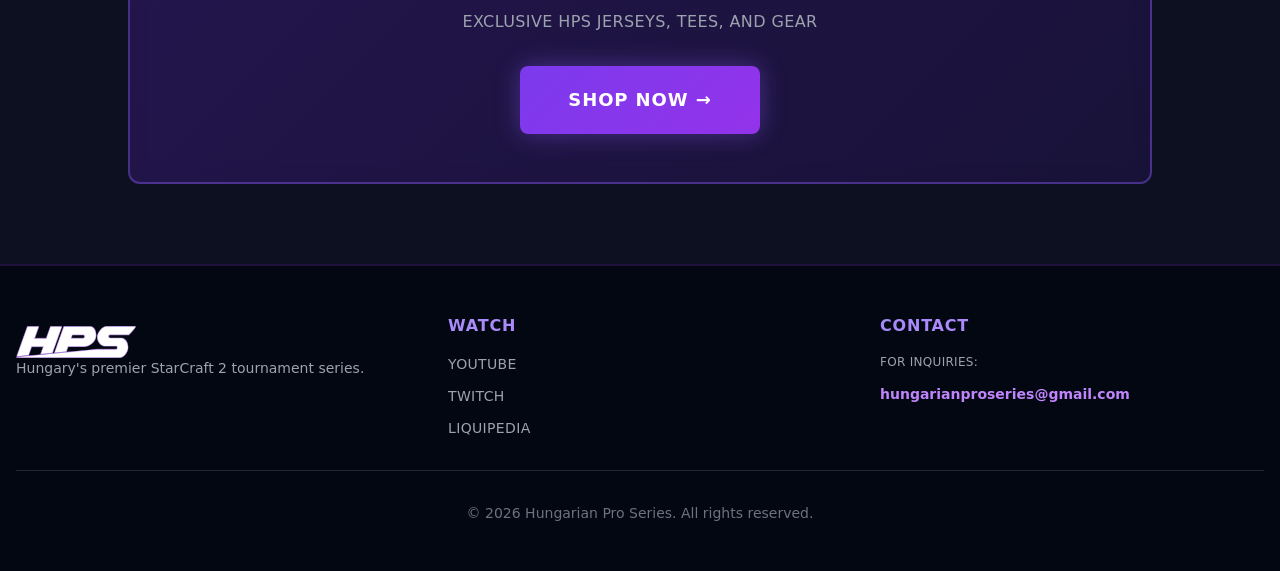
==== commit 52488d8b: "CH" ====
--- a/index.html
+++ b/index.html
@@ -60,6 +60,7 @@
                                 <a href="#tournaments" class="nav-link text-white hover:text-purple-300 text-sm block">TOURNAMENTS</a>
                                 <a href="#shop" class="nav-link text-white hover:text-purple-300 text-sm block">SHOP</a>
                                 <a href="bw-season-1/" class="nav-link text-white hover:text-purple-300 text-sm block">BW SEASON 1</a>
+                                <a href="champions-hungary/" class="nav-link text-white hover:text-purple-300 text-sm block">HPS CH</a>
                             </nav>
 
                             <button id="menu-open" class="md:hidden text-white p-2" aria-label="Open menu" aria-controls="mobile-menu" aria-expanded="false">
@@ -86,6 +87,7 @@
                             <li><a href="#tournaments" class="block w-full px-4 py-4 rounded-lg text-white uppercase tracking-wider font-semibold text-base hover:bg-white/5 transition">Tournaments</a></li>
                             <li><a href="#shop" class="block w-full px-4 py-4 rounded-lg text-white uppercase tracking-wider font-semibold text-base hover:bg-white/5 transition">Shop</a></li>
                             <li><a href="bw-season-1/" class="block w-full px-4 py-4 rounded-lg text-white uppercase tracking-wider font-semibold text-base hover:bg-white/5 transition">BW Season 1</a></li>
+                            <li><a href="champions-hungary/" class="block w-full px-4 py-4 rounded-lg text-white uppercase tracking-wider font-semibold text-base hover:bg-white/5 transition">HPS CH</a></li>
                         </ul>
                     </div>
                 </div>
--- a/assets/css/styles.css
+++ b/assets/css/styles.css
@@ -1 +1 @@
-*,:after,:before{--tw-border-spacing-x:0;--tw-border-spacing-y:0;--tw-translate-x:0;--tw-translate-y:0;--tw-rotate:0;--tw-skew-x:0;--tw-skew-y:0;--tw-scale-x:1;--tw-scale-y:1;--tw-pan-x: ;--tw-pan-y: ;--tw-pinch-zoom: ;--tw-scroll-snap-strictness:proximity;--tw-gradient-from-position: ;--tw-gradient-via-position: ;--tw-gradient-to-position: ;--tw-ordinal: ;--tw-slashed-zero: ;--tw-numeric-figure: ;--tw-numeric-spacing: ;--tw-numeric-fraction: ;--tw-ring-inset: ;--tw-ring-offset-width:0px;--tw-ring-offset-color:#fff;--tw-ring-color:rgba(59,130,246,.5);--tw-ring-offset-shadow:0 0 #0000;--tw-ring-shadow:0 0 #0000;--tw-shadow:0 0 #0000;--tw-shadow-colored:0 0 #0000;--tw-blur: ;--tw-brightness: ;--tw-contrast: ;--tw-grayscale: ;--tw-hue-rotate: ;--tw-invert: ;--tw-saturate: ;--tw-sepia: ;--tw-drop-shadow: ;--tw-backdrop-blur: ;--tw-backdrop-brightness: ;--tw-backdrop-contrast: ;--tw-backdrop-grayscale: ;--tw-backdrop-hue-rotate: ;--tw-backdrop-invert: ;--tw-backdrop-opacity: ;--tw-backdrop-saturate: ;--tw-backdrop-sepia: ;--tw-contain-size: ;--tw-contain-layout: ;--tw-contain-paint: ;--tw-contain-style: }::backdrop{--tw-border-spacing-x:0;--tw-border-spacing-y:0;--tw-translate-x:0;--tw-translate-y:0;--tw-rotate:0;--tw-skew-x:0;--tw-skew-y:0;--tw-scale-x:1;--tw-scale-y:1;--tw-pan-x: ;--tw-pan-y: ;--tw-pinch-zoom: ;--tw-scroll-snap-strictness:proximity;--tw-gradient-from-position: ;--tw-gradient-via-position: ;--tw-gradient-to-position: ;--tw-ordinal: ;--tw-slashed-zero: ;--tw-numeric-figure: ;--tw-numeric-spacing: ;--tw-numeric-fraction: ;--tw-ring-inset: ;--tw-ring-offset-width:0px;--tw-ring-offset-color:#fff;--tw-ring-color:rgba(59,130,246,.5);--tw-ring-offset-shadow:0 0 #0000;--tw-ring-shadow:0 0 #0000;--tw-shadow:0 0 #0000;--tw-shadow-colored:0 0 #0000;--tw-blur: ;--tw-brightness: ;--tw-contrast: ;--tw-grayscale: ;--tw-hue-rotate: ;--tw-invert: ;--tw-saturate: ;--tw-sepia: ;--tw-drop-shadow: ;--tw-backdrop-blur: ;--tw-backdrop-brightness: ;--tw-backdrop-contrast: ;--tw-backdrop-grayscale: ;--tw-backdrop-hue-rotate: ;--tw-backdrop-invert: ;--tw-backdrop-opacity: ;--tw-backdrop-saturate: ;--tw-backdrop-sepia: ;--tw-contain-size: ;--tw-contain-layout: ;--tw-contain-paint: ;--tw-contain-style: }/*! tailwindcss v3.4.18 | MIT License | https://tailwindcss.com*/*,:after,:before{box-sizing:border-box;border:0 solid #e5e7eb}:after,:before{--tw-content:""}:host,html{line-height:1.5;-webkit-text-size-adjust:100%;-moz-tab-size:4;-o-tab-size:4;tab-size:4;font-family:ui-sans-serif,system-ui,sans-serif,Apple Color Emoji,Segoe UI Emoji,Segoe UI Symbol,Noto Color Emoji;font-feature-settings:normal;font-variation-settings:normal;-webkit-tap-highlight-color:transparent}body{margin:0;line-height:inherit}hr{height:0;color:inherit;border-top-width:1px}abbr:where([title]){-webkit-text-decoration:underline dotted;text-decoration:underline dotted}h1,h2,h3,h4,h5,h6{font-size:inherit;font-weight:inherit}a{color:inherit;text-decoration:inherit}b,strong{font-weight:bolder}code,kbd,pre,samp{font-family:ui-monospace,SFMono-Regular,Menlo,Monaco,Consolas,Liberation Mono,Courier New,monospace;font-feature-settings:normal;font-variation-settings:normal;font-size:1em}small{font-size:80%}sub,sup{font-size:75%;line-height:0;position:relative;vertical-align:baseline}sub{bottom:-.25em}sup{top:-.5em}table{text-indent:0;border-color:inherit;border-collapse:collapse}button,input,optgroup,select,textarea{font-family:inherit;font-feature-settings:inherit;font-variation-settings:inherit;font-size:100%;font-weight:inherit;line-height:inherit;letter-spacing:inherit;color:inherit;margin:0;padding:0}button,select{text-transform:none}button,input:where([type=button]),input:where([type=reset]),input:where([type=submit]){-webkit-appearance:button;background-color:transparent;background-image:none}:-moz-focusring{outline:auto}:-moz-ui-invalid{box-shadow:none}progress{vertical-align:baseline}::-webkit-inner-spin-button,::-webkit-outer-spin-button{height:auto}[type=search]{-webkit-appearance:textfield;outline-offset:-2px}::-webkit-search-decoration{-webkit-appearance:none}::-webkit-file-upload-button{-webkit-appearance:button;font:inherit}summary{display:list-item}blockquote,dd,dl,figure,h1,h2,h3,h4,h5,h6,hr,p,pre{margin:0}fieldset{margin:0}fieldset,legend{padding:0}menu,ol,ul{list-style:none;margin:0;padding:0}dialog{padding:0}textarea{resize:vertical}input::-moz-placeholder,textarea::-moz-placeholder{opacity:1;color:#9ca3af}input::placeholder,textarea::placeholder{opacity:1;color:#9ca3af}[role=button],button{cursor:pointer}:disabled{cursor:default}audio,canvas,embed,iframe,img,object,svg,video{display:block;vertical-align:middle}img,video{max-width:100%;height:auto}[hidden]:where(:not([hidden=until-found])){display:none}.pointer-events-none{pointer-events:none}.fixed{position:fixed}.absolute{position:absolute}.relative{position:relative}.inset-0{inset:0}.inset-4{inset:1rem}.bottom-3{bottom:.75rem}.left-0{left:0}.right-0{right:0}.top-0{top:0}.isolate{isolation:isolate}.-z-10{z-index:-10}.-z-20{z-index:-20}.z-0{z-index:0}.z-10{z-index:10}.z-50{z-index:50}.z-\[100\]{z-index:100}.mx-2{margin-left:.5rem;margin-right:.5rem}.mx-auto{margin-left:auto;margin-right:auto}.mb-1{margin-bottom:.25rem}.mb-12{margin-bottom:3rem}.mb-16{margin-bottom:4rem}.mb-2{margin-bottom:.5rem}.mb-3{margin-bottom:.75rem}.mb-4{margin-bottom:1rem}.mb-5{margin-bottom:1.25rem}.mb-6{margin-bottom:1.5rem}.mb-8{margin-bottom:2rem}.mt-10{margin-top:2.5rem}.mt-3{margin-top:.75rem}.mt-4{margin-top:1rem}.mt-6{margin-top:1.5rem}.block{display:block}.inline-block{display:inline-block}.flex{display:flex}.inline-flex{display:inline-flex}.table{display:table}.grid{display:grid}.hidden{display:none}.h-10{height:2.5rem}.h-12{height:3rem}.h-24{height:6rem}.h-3{height:.75rem}.h-5{height:1.25rem}.h-7{height:1.75rem}.h-8{height:2rem}.h-\[90px\]{height:90px}.h-full{height:100%}.h-px{height:1px}.min-h-\[78vh\]{min-height:78vh}.min-h-screen{min-height:100vh}.w-10{width:2.5rem}.w-12{width:3rem}.w-24{width:6rem}.w-3{width:.75rem}.w-5{width:1.25rem}.w-7{width:1.75rem}.w-8{width:2rem}.w-auto{width:auto}.w-full{width:100%}.min-w-0{min-width:0}.min-w-\[600px\]{min-width:600px}.max-w-2xl{max-width:42rem}.max-w-3xl{max-width:48rem}.max-w-4xl{max-width:56rem}.max-w-5xl{max-width:64rem}.max-w-7xl{max-width:80rem}.max-w-lg{max-width:32rem}.flex-1{flex:1 1 0%}.flex-shrink-0{flex-shrink:0}.flex-col{flex-direction:column}.flex-wrap{flex-wrap:wrap}.items-end{align-items:flex-end}.items-center{align-items:center}.items-stretch{align-items:stretch}.justify-end{justify-content:flex-end}.justify-center{justify-content:center}.justify-between{justify-content:space-between}.justify-around{justify-content:space-around}.gap-1{gap:.25rem}.gap-12{gap:3rem}.gap-2{gap:.5rem}.gap-4{gap:1rem}.gap-6{gap:1.5rem}.gap-8{gap:2rem}.space-x-2>:not([hidden])~:not([hidden]){--tw-space-x-reverse:0;margin-right:calc(.5rem*var(--tw-space-x-reverse));margin-left:calc(.5rem*(1 - var(--tw-space-x-reverse)))}.space-x-8>:not([hidden])~:not([hidden]){--tw-space-x-reverse:0;margin-right:calc(2rem*var(--tw-space-x-reverse));margin-left:calc(2rem*(1 - var(--tw-space-x-reverse)))}.space-y-1>:not([hidden])~:not([hidden]){--tw-space-y-reverse:0;margin-top:calc(.25rem*(1 - var(--tw-space-y-reverse)));margin-bottom:calc(.25rem*var(--tw-space-y-reverse))}.space-y-2>:not([hidden])~:not([hidden]){--tw-space-y-reverse:0;margin-top:calc(.5rem*(1 - var(--tw-space-y-reverse)));margin-bottom:calc(.5rem*var(--tw-space-y-reverse))}.space-y-3>:not([hidden])~:not([hidden]){--tw-space-y-reverse:0;margin-top:calc(.75rem*(1 - var(--tw-space-y-reverse)));margin-bottom:calc(.75rem*var(--tw-space-y-reverse))}.space-y-4>:not([hidden])~:not([hidden]){--tw-space-y-reverse:0;margin-top:calc(1rem*(1 - var(--tw-space-y-reverse)));margin-bottom:calc(1rem*var(--tw-space-y-reverse))}.space-y-6>:not([hidden])~:not([hidden]){--tw-space-y-reverse:0;margin-top:calc(1.5rem*(1 - var(--tw-space-y-reverse)));margin-bottom:calc(1.5rem*var(--tw-space-y-reverse))}.space-y-8>:not([hidden])~:not([hidden]){--tw-space-y-reverse:0;margin-top:calc(2rem*(1 - var(--tw-space-y-reverse)));margin-bottom:calc(2rem*var(--tw-space-y-reverse))}.overflow-auto{overflow:auto}.overflow-hidden{overflow:hidden}.overflow-x-auto{overflow-x:auto}.truncate{overflow:hidden;text-overflow:ellipsis;white-space:nowrap}.rounded-full{border-radius:9999px}.rounded-lg{border-radius:.5rem}.rounded-sm{border-radius:.125rem}.border{border-width:1px}.border-b{border-bottom-width:1px}.border-b-2{border-bottom-width:2px}.border-l{border-left-width:1px}.border-r{border-right-width:1px}.border-t{border-top-width:1px}.border-t-2{border-top-width:2px}.border-gray-800{--tw-border-opacity:1;border-color:rgb(31 41 55/var(--tw-border-opacity,1))}.border-purple-300\/40{border-color:rgba(216,180,254,.4)}.border-purple-500\/10{border-color:rgba(168,85,247,.1)}.border-purple-500\/20{border-color:rgba(168,85,247,.2)}.border-purple-500\/30{border-color:rgba(168,85,247,.3)}.border-purple-600\/20{border-color:rgba(147,51,234,.2)}.border-red-500\/30{border-color:rgba(239,68,68,.3)}.bg-blue-500\/20{background-color:rgba(59,130,246,.2)}.bg-blue-500\/5{background-color:rgba(59,130,246,.05)}.bg-gray-500\/20{background-color:hsla(220,9%,46%,.2)}.bg-gray-900{--tw-bg-opacity:1;background-color:rgb(17 24 39/var(--tw-bg-opacity,1))}.bg-gray-900\/30{background-color:rgba(17,24,39,.3)}.bg-gray-900\/70{background-color:rgba(17,24,39,.7)}.bg-gray-900\/95{background-color:rgba(17,24,39,.95)}.bg-gray-950{--tw-bg-opacity:1;background-color:rgb(3 7 18/var(--tw-bg-opacity,1))}.bg-purple-400{--tw-bg-opacity:1;background-color:rgb(192 132 252/var(--tw-bg-opacity,1))}.bg-purple-500\/30{background-color:rgba(168,85,247,.3)}.bg-purple-500\/5{background-color:rgba(168,85,247,.05)}.bg-purple-900\/30{background-color:rgba(88,28,135,.3)}.bg-red-500\/10{background-color:rgba(239,68,68,.1)}.bg-red-500\/20{background-color:rgba(239,68,68,.2)}.bg-red-500\/5{background-color:rgba(239,68,68,.05)}.bg-gradient-to-r{background-image:linear-gradient(to right,var(--tw-gradient-stops))}.bg-gradient-to-t{background-image:linear-gradient(to top,var(--tw-gradient-stops))}.from-\[\#0a0d1f\]{--tw-gradient-from:#0a0d1f var(--tw-gradient-from-position);--tw-gradient-to:rgba(10,13,31,0) var(--tw-gradient-to-position);--tw-gradient-stops:var(--tw-gradient-from),var(--tw-gradient-to)}.from-\[\#0a0d1f\]\/90{--tw-gradient-from:rgba(10,13,31,.9) var(--tw-gradient-from-position);--tw-gradient-to:rgba(10,13,31,0) var(--tw-gradient-to-position);--tw-gradient-stops:var(--tw-gradient-from),var(--tw-gradient-to)}.via-\[\#0a0d1f\]\/45{--tw-gradient-to:rgba(10,13,31,0) var(--tw-gradient-to-position);--tw-gradient-stops:var(--tw-gradient-from),rgba(10,13,31,.45) var(--tw-gradient-via-position),var(--tw-gradient-to)}.via-\[\#0a0d1f\]\/55{--tw-gradient-to:rgba(10,13,31,0) var(--tw-gradient-to-position);--tw-gradient-stops:var(--tw-gradient-from),rgba(10,13,31,.55) var(--tw-gradient-via-position),var(--tw-gradient-to)}.to-\[\#0a0d1f\]\/20{--tw-gradient-to:rgba(10,13,31,.2) var(--tw-gradient-to-position)}.to-transparent{--tw-gradient-to:transparent var(--tw-gradient-to-position)}.object-contain{-o-object-fit:contain;object-fit:contain}.object-cover{-o-object-fit:cover;object-fit:cover}.object-\[center_42\%\]{-o-object-position:center 42%;object-position:center 42%}.p-12{padding:3rem}.p-2{padding:.5rem}.p-3{padding:.75rem}.p-4{padding:1rem}.p-5{padding:1.25rem}.p-6{padding:1.5rem}.p-8{padding:2rem}.px-12{padding-left:3rem;padding-right:3rem}.px-4{padding-left:1rem;padding-right:1rem}.px-6{padding-left:1.5rem;padding-right:1.5rem}.py-1{padding-top:.25rem;padding-bottom:.25rem}.py-12{padding-top:3rem;padding-bottom:3rem}.py-20{padding-top:5rem;padding-bottom:5rem}.py-3{padding-top:.75rem;padding-bottom:.75rem}.py-4{padding-top:1rem;padding-bottom:1rem}.py-5{padding-top:1.25rem;padding-bottom:1.25rem}.py-6{padding-top:1.5rem;padding-bottom:1.5rem}.pb-12{padding-bottom:3rem}.pb-16{padding-bottom:4rem}.pt-16{padding-top:4rem}.pt-20{padding-top:5rem}.pt-32{padding-top:8rem}.pt-8{padding-top:2rem}.text-left{text-align:left}.text-center{text-align:center}.text-right{text-align:right}.font-sans{font-family:ui-sans-serif,system-ui,sans-serif,Apple Color Emoji,Segoe UI Emoji,Segoe UI Symbol,Noto Color Emoji}.text-2xl{font-size:1.5rem;line-height:2rem}.text-3xl{font-size:1.875rem;line-height:2.25rem}.text-4xl{font-size:2.25rem;line-height:2.5rem}.text-5xl{font-size:3rem;line-height:1}.text-\[10px\]{font-size:10px}.text-\[11px\]{font-size:11px}.text-base{font-size:1rem;line-height:1.5rem}.text-lg{font-size:1.125rem;line-height:1.75rem}.text-sm{font-size:.875rem;line-height:1.25rem}.text-xl{font-size:1.25rem;line-height:1.75rem}.text-xs{font-size:.75rem;line-height:1rem}.font-black{font-weight:900}.font-bold{font-weight:700}.font-light{font-weight:300}.font-semibold{font-weight:600}.uppercase{text-transform:uppercase}.leading-relaxed{line-height:1.625}.tracking-\[0\.42em\]{letter-spacing:.42em}.tracking-wide{letter-spacing:.025em}.tracking-wider{letter-spacing:.05em}.tracking-widest{letter-spacing:.1em}.text-amber-600{--tw-text-opacity:1;color:rgb(217 119 6/var(--tw-text-opacity,1))}.text-blue-200{--tw-text-opacity:1;color:rgb(191 219 254/var(--tw-text-opacity,1))}.text-blue-300{--tw-text-opacity:1;color:rgb(147 197 253/var(--tw-text-opacity,1))}.text-blue-400{--tw-text-opacity:1;color:rgb(96 165 250/var(--tw-text-opacity,1))}.text-gray-100{--tw-text-opacity:1;color:rgb(243 244 246/var(--tw-text-opacity,1))}.text-gray-200{--tw-text-opacity:1;color:rgb(229 231 235/var(--tw-text-opacity,1))}.text-gray-300{--tw-text-opacity:1;color:rgb(209 213 219/var(--tw-text-opacity,1))}.text-gray-400{--tw-text-opacity:1;color:rgb(156 163 175/var(--tw-text-opacity,1))}.text-gray-500{--tw-text-opacity:1;color:rgb(107 114 128/var(--tw-text-opacity,1))}.text-green-400{--tw-text-opacity:1;color:rgb(74 222 128/var(--tw-text-opacity,1))}.text-purple-200{--tw-text-opacity:1;color:rgb(233 213 255/var(--tw-text-opacity,1))}.text-purple-300{--tw-text-opacity:1;color:rgb(216 180 254/var(--tw-text-opacity,1))}.text-purple-400{--tw-text-opacity:1;color:rgb(192 132 252/var(--tw-text-opacity,1))}.text-red-300{--tw-text-opacity:1;color:rgb(252 165 165/var(--tw-text-opacity,1))}.text-red-400{--tw-text-opacity:1;color:rgb(248 113 113/var(--tw-text-opacity,1))}.text-white{--tw-text-opacity:1;color:rgb(255 255 255/var(--tw-text-opacity,1))}.text-white\/90{color:hsla(0,0%,100%,.9)}.text-yellow-300{--tw-text-opacity:1;color:rgb(253 224 71/var(--tw-text-opacity,1))}.underline{text-decoration-line:underline}.antialiased{-webkit-font-smoothing:antialiased;-moz-osx-font-smoothing:grayscale}.filter{filter:var(--tw-blur) var(--tw-brightness) var(--tw-contrast) var(--tw-grayscale) var(--tw-hue-rotate) var(--tw-invert) var(--tw-saturate) var(--tw-sepia) var(--tw-drop-shadow)}.backdrop-blur-md{--tw-backdrop-blur:blur(12px);-webkit-backdrop-filter:var(--tw-backdrop-blur) var(--tw-backdrop-brightness) var(--tw-backdrop-contrast) var(--tw-backdrop-grayscale) var(--tw-backdrop-hue-rotate) var(--tw-backdrop-invert) var(--tw-backdrop-opacity) var(--tw-backdrop-saturate) var(--tw-backdrop-sepia);backdrop-filter:var(--tw-backdrop-blur) var(--tw-backdrop-brightness) var(--tw-backdrop-contrast) var(--tw-backdrop-grayscale) var(--tw-backdrop-hue-rotate) var(--tw-backdrop-invert) var(--tw-backdrop-opacity) var(--tw-backdrop-saturate) var(--tw-backdrop-sepia)}.transition{transition-property:color,background-color,border-color,text-decoration-color,fill,stroke,opacity,box-shadow,transform,filter,-webkit-backdrop-filter;transition-property:color,background-color,border-color,text-decoration-color,fill,stroke,opacity,box-shadow,transform,filter,backdrop-filter;transition-property:color,background-color,border-color,text-decoration-color,fill,stroke,opacity,box-shadow,transform,filter,backdrop-filter,-webkit-backdrop-filter;transition-timing-function:cubic-bezier(.4,0,.2,1);transition-duration:.15s}.transition-colors{transition-property:color,background-color,border-color,text-decoration-color,fill,stroke;transition-timing-function:cubic-bezier(.4,0,.2,1);transition-duration:.15s}@font-face{font-family:Eurostile Extended;src:local("Eurostile Extended"),local("Eurostile-Extended");font-weight:700;font-style:normal}*{margin:0;padding:0;box-sizing:border-box}html{scroll-behavior:smooth}section[id]{scroll-margin-top:80px}body{background:#0a0d1f;overflow-x:hidden}.hps-logo,body{font-family:Eurostile Extended,sans-serif;color:#fff}.hps-logo{font-weight:900;font-style:italic;font-size:3rem;text-shadow:0 0 20px rgba(139,92,246,.6),3px 3px 0 rgba(109,40,217,.8),-2px -2px 0 rgba(139,92,246,.3);letter-spacing:-2px}.hero-title{font-weight:900;letter-spacing:.01em;line-height:.88;text-shadow:0 3px 0 rgba(76,29,149,.55),0 18px 36px rgba(0,0,0,.55)}.hero-title,.hps-subtitle{font-family:Eurostile Extended,sans-serif}.hps-subtitle{font-weight:700;font-style:italic;text-transform:uppercase;letter-spacing:4px;font-size:.7rem;color:#e0e0e0}.space-bg{background:#0a0d1f linear-gradient(135deg,rgba(17,24,39,.98),rgba(76,29,149,.4) 50%,rgba(17,24,39,.98)) fixed}.purple-gradient{background:linear-gradient(135deg,#7c3aed,#9333ea)}.purple-gradient-text{background:linear-gradient(135deg,#a78bfa,#c084fc);-webkit-background-clip:text;-webkit-text-fill-color:transparent;background-clip:text}.match-card{background:linear-gradient(135deg,rgba(109,40,217,.25),rgba(76,29,149,.2));border:2px solid rgba(139,92,246,.4);-webkit-backdrop-filter:blur(10px);backdrop-filter:blur(10px);border-radius:12px}.card-hover{transition:all .3s ease}.card-hover:hover{transform:translateY(-5px);box-shadow:0 10px 40px rgba(139,92,246,.3);border-color:rgba(167,139,250,.6)}.bracket-match{background:rgba(88,28,135,.35);border:2px solid rgba(139,92,246,.5);-webkit-backdrop-filter:blur(10px);backdrop-filter:blur(10px)}.player-vs{font-family:Eurostile Extended,sans-serif;font-weight:900;font-style:italic;font-size:1.5rem}.glow-purple{box-shadow:0 0 25px rgba(139,92,246,.4)}.italic-header{font-family:Eurostile Extended,sans-serif;font-weight:900;letter-spacing:2px}.hps-subheader{margin-bottom:2.5rem;text-align:center;font-size:1.875rem;line-height:2.25rem;background:linear-gradient(135deg,#a78bfa,#c084fc);-webkit-background-clip:text;-webkit-text-fill-color:transparent;background-clip:text;font-family:Eurostile Extended,sans-serif;font-weight:900;letter-spacing:2px}@media (min-width:768px){.hps-subheader{font-size:2.25rem;line-height:2.5rem}}.primary-button{border-radius:.5rem;padding:.75rem 1.5rem;font-weight:700;text-transform:uppercase;letter-spacing:.05em;transition-property:color,background-color,border-color,text-decoration-color,fill,stroke,opacity,box-shadow,transform,filter,-webkit-backdrop-filter;transition-property:color,background-color,border-color,text-decoration-color,fill,stroke,opacity,box-shadow,transform,filter,backdrop-filter;transition-property:color,background-color,border-color,text-decoration-color,fill,stroke,opacity,box-shadow,transform,filter,backdrop-filter,-webkit-backdrop-filter;transition-timing-function:cubic-bezier(.4,0,.2,1);transition-duration:.15s;background:linear-gradient(135deg,#7c3aed,#9333ea);box-shadow:0 0 25px rgba(139,92,246,.4)}.primary-button:hover{--tw-scale-x:1.05;--tw-scale-y:1.05;transform:translate(var(--tw-translate-x),var(--tw-translate-y)) rotate(var(--tw-rotate)) skewX(var(--tw-skew-x)) skewY(var(--tw-skew-y)) scaleX(var(--tw-scale-x)) scaleY(var(--tw-scale-y))}@media (min-width:768px){.primary-button{padding:1.25rem 2.5rem;font-size:1.125rem;line-height:1.75rem}}.secondary-button{border-radius:.5rem;border-width:1px;--tw-border-opacity:1;border-color:rgb(168 85 247/var(--tw-border-opacity,1));background-color:transparent;padding:.75rem 1.5rem;font-size:1.125rem;line-height:1.75rem;font-weight:700;text-transform:uppercase;letter-spacing:.05em;transition-property:color,background-color,border-color,text-decoration-color,fill,stroke,opacity,box-shadow,transform,filter,-webkit-backdrop-filter;transition-property:color,background-color,border-color,text-decoration-color,fill,stroke,opacity,box-shadow,transform,filter,backdrop-filter;transition-property:color,background-color,border-color,text-decoration-color,fill,stroke,opacity,box-shadow,transform,filter,backdrop-filter,-webkit-backdrop-filter;transition-timing-function:cubic-bezier(.4,0,.2,1);transition-duration:.15s}.secondary-button:hover{--tw-scale-x:1.05;--tw-scale-y:1.05;transform:translate(var(--tw-translate-x),var(--tw-translate-y)) rotate(var(--tw-rotate)) skewX(var(--tw-skew-x)) skewY(var(--tw-skew-y)) scaleX(var(--tw-scale-x)) scaleY(var(--tw-scale-y));background-color:rgba(147,51,234,.2)}@media (min-width:768px){.secondary-button{padding:1.25rem 2.5rem}}.nav-link{position:relative;font-weight:700;letter-spacing:1px;transition:color .3s ease}.nav-link:after{content:"";position:absolute;bottom:-4px;left:0;width:0;height:3px;background:linear-gradient(90deg,#8b5cf6,#a78bfa);transition:width .3s ease}.nav-link:hover:after{width:100%}@keyframes pulse-glow{0%,to{box-shadow:0 0 20px rgba(192,132,252,.6)}50%{box-shadow:0 0 35px rgba(192,132,252,.8)}}.live-badge{animation:pulse-glow 2s ease-in-out infinite;background:linear-gradient(135deg,#9333ea,#a855f7)}#mobile-menu{transition:opacity .15s ease}.bw-page .tab-button{padding:.5rem 1rem;font-size:.75rem;line-height:1rem;font-weight:700;text-transform:uppercase;letter-spacing:.05em;--tw-text-opacity:1;color:rgb(156 163 175/var(--tw-text-opacity,1));transition-property:color,background-color,border-color,text-decoration-color,fill,stroke;transition-timing-function:cubic-bezier(.4,0,.2,1);transition-duration:.15s}@media (min-width:768px){.bw-page .tab-button{padding:.75rem 1.5rem;font-size:.875rem;line-height:1.25rem}}.bw-page .tab-button{cursor:pointer}.bw-page .tab-button:hover{color:#c4b5fd}.bw-page .tab-active{border-bottom:2px solid #a855f7;color:#a855f7}.bw-page .bracket-grid{display:grid;grid-template-columns:1fr 1fr 1fr;gap:1.5rem;align-items:start}@media (max-width:768px){.bw-page .bracket-grid{grid-template-columns:1fr}}.bw-page .bracket-match{overflow:hidden;border-radius:.5rem;border-width:1px;border-color:rgba(168,85,247,.2);background-color:rgba(31,41,55,.6)}.bw-page .bracket-slot{display:flex;align-items:center;gap:.5rem;padding:.5rem .75rem;font-size:.875rem;line-height:1.25rem;--tw-text-opacity:1;color:rgb(209 213 219/var(--tw-text-opacity,1));transition-property:color,background-color,border-color,text-decoration-color,fill,stroke;transition-timing-function:cubic-bezier(.4,0,.2,1);transition-duration:.15s;border-bottom:1px solid rgba(139,92,246,.1)}.bw-page .bracket-slot:last-child{border-bottom:none}.bw-page .bracket-winner{background-color:rgba(168,85,247,.15);font-weight:700;--tw-text-opacity:1;color:rgb(255 255 255/var(--tw-text-opacity,1))}.bw-page .bracket-score{margin-left:auto;flex-shrink:0;font-weight:700;--tw-numeric-spacing:tabular-nums;font-variant-numeric:var(--tw-ordinal) var(--tw-slashed-zero) var(--tw-numeric-figure) var(--tw-numeric-spacing) var(--tw-numeric-fraction)}.hover\:scale-105:hover{--tw-scale-x:1.05;--tw-scale-y:1.05;transform:translate(var(--tw-translate-x),var(--tw-translate-y)) rotate(var(--tw-rotate)) skewX(var(--tw-skew-x)) skewY(var(--tw-skew-y)) scaleX(var(--tw-scale-x)) scaleY(var(--tw-scale-y))}.hover\:bg-blue-500\/15:hover{background-color:rgba(59,130,246,.15)}.hover\:bg-purple-500\/15:hover{background-color:rgba(168,85,247,.15)}.hover\:bg-red-500\/15:hover{background-color:rgba(239,68,68,.15)}.hover\:bg-white\/5:hover{background-color:hsla(0,0%,100%,.05)}.hover\:text-purple-300:hover{--tw-text-opacity:1;color:rgb(216 180 254/var(--tw-text-opacity,1))}.hover\:text-white:hover{--tw-text-opacity:1;color:rgb(255 255 255/var(--tw-text-opacity,1))}@media (min-width:640px){.sm\:flex-row{flex-direction:row}.sm\:items-center{align-items:center}.sm\:px-6{padding-left:1.5rem;padding-right:1.5rem}.sm\:text-6xl{font-size:3.75rem;line-height:1}}@media (min-width:768px){.md\:inset-6{inset:1.5rem}.md\:mx-6{margin-left:1.5rem;margin-right:1.5rem}.md\:flex{display:flex}.md\:hidden{display:none}.md\:min-h-\[88vh\]{min-height:88vh}.md\:grid-cols-2{grid-template-columns:repeat(2,minmax(0,1fr))}.md\:grid-cols-3{grid-template-columns:repeat(3,minmax(0,1fr))}.md\:gap-8{gap:2rem}.md\:p-4{padding:1rem}.md\:p-6{padding:1.5rem}.md\:p-8{padding:2rem}.md\:px-10{padding-left:2.5rem;padding-right:2.5rem}.md\:px-4{padding-left:1rem;padding-right:1rem}.md\:py-3{padding-top:.75rem;padding-bottom:.75rem}.md\:pb-24{padding-bottom:6rem}.md\:text-3xl{font-size:1.875rem;line-height:2.25rem}.md\:text-5xl{font-size:3rem;line-height:1}.md\:text-6xl{font-size:3.75rem;line-height:1}.md\:text-7xl{font-size:4.5rem;line-height:1}.md\:text-base{font-size:1rem;line-height:1.5rem}.md\:text-xl{font-size:1.25rem;line-height:1.75rem}}@media (min-width:1024px){.lg\:grid-cols-3{grid-template-columns:repeat(3,minmax(0,1fr))}.lg\:px-8{padding-left:2rem;padding-right:2rem}.lg\:text-8xl{font-size:6rem;line-height:1}}@media (min-width:1280px){.xl\:grid-cols-4{grid-template-columns:repeat(4,minmax(0,1fr))}}+*,:after,:before{--tw-border-spacing-x:0;--tw-border-spacing-y:0;--tw-translate-x:0;--tw-translate-y:0;--tw-rotate:0;--tw-skew-x:0;--tw-skew-y:0;--tw-scale-x:1;--tw-scale-y:1;--tw-pan-x: ;--tw-pan-y: ;--tw-pinch-zoom: ;--tw-scroll-snap-strictness:proximity;--tw-gradient-from-position: ;--tw-gradient-via-position: ;--tw-gradient-to-position: ;--tw-ordinal: ;--tw-slashed-zero: ;--tw-numeric-figure: ;--tw-numeric-spacing: ;--tw-numeric-fraction: ;--tw-ring-inset: ;--tw-ring-offset-width:0px;--tw-ring-offset-color:#fff;--tw-ring-color:rgba(59,130,246,.5);--tw-ring-offset-shadow:0 0 #0000;--tw-ring-shadow:0 0 #0000;--tw-shadow:0 0 #0000;--tw-shadow-colored:0 0 #0000;--tw-blur: ;--tw-brightness: ;--tw-contrast: ;--tw-grayscale: ;--tw-hue-rotate: ;--tw-invert: ;--tw-saturate: ;--tw-sepia: ;--tw-drop-shadow: ;--tw-backdrop-blur: ;--tw-backdrop-brightness: ;--tw-backdrop-contrast: ;--tw-backdrop-grayscale: ;--tw-backdrop-hue-rotate: ;--tw-backdrop-invert: ;--tw-backdrop-opacity: ;--tw-backdrop-saturate: ;--tw-backdrop-sepia: ;--tw-contain-size: ;--tw-contain-layout: ;--tw-contain-paint: ;--tw-contain-style: }::backdrop{--tw-border-spacing-x:0;--tw-border-spacing-y:0;--tw-translate-x:0;--tw-translate-y:0;--tw-rotate:0;--tw-skew-x:0;--tw-skew-y:0;--tw-scale-x:1;--tw-scale-y:1;--tw-pan-x: ;--tw-pan-y: ;--tw-pinch-zoom: ;--tw-scroll-snap-strictness:proximity;--tw-gradient-from-position: ;--tw-gradient-via-position: ;--tw-gradient-to-position: ;--tw-ordinal: ;--tw-slashed-zero: ;--tw-numeric-figure: ;--tw-numeric-spacing: ;--tw-numeric-fraction: ;--tw-ring-inset: ;--tw-ring-offset-width:0px;--tw-ring-offset-color:#fff;--tw-ring-color:rgba(59,130,246,.5);--tw-ring-offset-shadow:0 0 #0000;--tw-ring-shadow:0 0 #0000;--tw-shadow:0 0 #0000;--tw-shadow-colored:0 0 #0000;--tw-blur: ;--tw-brightness: ;--tw-contrast: ;--tw-grayscale: ;--tw-hue-rotate: ;--tw-invert: ;--tw-saturate: ;--tw-sepia: ;--tw-drop-shadow: ;--tw-backdrop-blur: ;--tw-backdrop-brightness: ;--tw-backdrop-contrast: ;--tw-backdrop-grayscale: ;--tw-backdrop-hue-rotate: ;--tw-backdrop-invert: ;--tw-backdrop-opacity: ;--tw-backdrop-saturate: ;--tw-backdrop-sepia: ;--tw-contain-size: ;--tw-contain-layout: ;--tw-contain-paint: ;--tw-contain-style: }/*! tailwindcss v3.4.19 | MIT License | https://tailwindcss.com*/*,:after,:before{box-sizing:border-box;border:0 solid #e5e7eb}:after,:before{--tw-content:""}:host,html{line-height:1.5;-webkit-text-size-adjust:100%;-moz-tab-size:4;-o-tab-size:4;tab-size:4;font-family:ui-sans-serif,system-ui,sans-serif,Apple Color Emoji,Segoe UI Emoji,Segoe UI Symbol,Noto Color Emoji;font-feature-settings:normal;font-variation-settings:normal;-webkit-tap-highlight-color:transparent}body{margin:0;line-height:inherit}hr{height:0;color:inherit;border-top-width:1px}abbr:where([title]){-webkit-text-decoration:underline dotted;text-decoration:underline dotted}h1,h2,h3,h4,h5,h6{font-size:inherit;font-weight:inherit}a{color:inherit;text-decoration:inherit}b,strong{font-weight:bolder}code,kbd,pre,samp{font-family:ui-monospace,SFMono-Regular,Menlo,Monaco,Consolas,Liberation Mono,Courier New,monospace;font-feature-settings:normal;font-variation-settings:normal;font-size:1em}small{font-size:80%}sub,sup{font-size:75%;line-height:0;position:relative;vertical-align:baseline}sub{bottom:-.25em}sup{top:-.5em}table{text-indent:0;border-color:inherit;border-collapse:collapse}button,input,optgroup,select,textarea{font-family:inherit;font-feature-settings:inherit;font-variation-settings:inherit;font-size:100%;font-weight:inherit;line-height:inherit;letter-spacing:inherit;color:inherit;margin:0;padding:0}button,select{text-transform:none}button,input:where([type=button]),input:where([type=reset]),input:where([type=submit]){-webkit-appearance:button;background-color:transparent;background-image:none}:-moz-focusring{outline:auto}:-moz-ui-invalid{box-shadow:none}progress{vertical-align:baseline}::-webkit-inner-spin-button,::-webkit-outer-spin-button{height:auto}[type=search]{-webkit-appearance:textfield;outline-offset:-2px}::-webkit-search-decoration{-webkit-appearance:none}::-webkit-file-upload-button{-webkit-appearance:button;font:inherit}summary{display:list-item}blockquote,dd,dl,figure,h1,h2,h3,h4,h5,h6,hr,p,pre{margin:0}fieldset{margin:0}fieldset,legend{padding:0}menu,ol,ul{list-style:none;margin:0;padding:0}dialog{padding:0}textarea{resize:vertical}input::-moz-placeholder,textarea::-moz-placeholder{opacity:1;color:#9ca3af}input::placeholder,textarea::placeholder{opacity:1;color:#9ca3af}[role=button],button{cursor:pointer}:disabled{cursor:default}audio,canvas,embed,iframe,img,object,svg,video{display:block;vertical-align:middle}img,video{max-width:100%;height:auto}[hidden]:where(:not([hidden=until-found])){display:none}.pointer-events-none{pointer-events:none}.fixed{position:fixed}.absolute{position:absolute}.relative{position:relative}.inset-0{inset:0}.inset-4{inset:1rem}.bottom-3{bottom:.75rem}.left-0{left:0}.right-0{right:0}.top-0{top:0}.isolate{isolation:isolate}.-z-10{z-index:-10}.-z-20{z-index:-20}.z-0{z-index:0}.z-10{z-index:10}.z-50{z-index:50}.z-\[100\]{z-index:100}.col-span-full{grid-column:1/-1}.mx-2{margin-left:.5rem;margin-right:.5rem}.mx-auto{margin-left:auto;margin-right:auto}.mb-1{margin-bottom:.25rem}.mb-12{margin-bottom:3rem}.mb-16{margin-bottom:4rem}.mb-2{margin-bottom:.5rem}.mb-3{margin-bottom:.75rem}.mb-4{margin-bottom:1rem}.mb-5{margin-bottom:1.25rem}.mb-6{margin-bottom:1.5rem}.mb-8{margin-bottom:2rem}.ml-auto{margin-left:auto}.mr-1{margin-right:.25rem}.mr-3{margin-right:.75rem}.mt-10{margin-top:2.5rem}.mt-3{margin-top:.75rem}.mt-4{margin-top:1rem}.mt-6{margin-top:1.5rem}.block{display:block}.inline-block{display:inline-block}.inline{display:inline}.flex{display:flex}.inline-flex{display:inline-flex}.table{display:table}.grid{display:grid}.hidden{display:none}.h-10{height:2.5rem}.h-12{height:3rem}.h-24{height:6rem}.h-3{height:.75rem}.h-4{height:1rem}.h-5{height:1.25rem}.h-7{height:1.75rem}.h-8{height:2rem}.h-\[90px\]{height:90px}.h-full{height:100%}.h-px{height:1px}.min-h-\[78vh\]{min-height:78vh}.min-h-screen{min-height:100vh}.w-10{width:2.5rem}.w-12{width:3rem}.w-24{width:6rem}.w-3{width:.75rem}.w-4{width:1rem}.w-5{width:1.25rem}.w-7{width:1.75rem}.w-8{width:2rem}.w-auto{width:auto}.w-full{width:100%}.min-w-0{min-width:0}.min-w-\[600px\]{min-width:600px}.max-w-2xl{max-width:42rem}.max-w-3xl{max-width:48rem}.max-w-4xl{max-width:56rem}.max-w-5xl{max-width:64rem}.max-w-7xl{max-width:80rem}.max-w-lg{max-width:32rem}.flex-1{flex:1 1 0%}.flex-shrink-0{flex-shrink:0}.grid-cols-2{grid-template-columns:repeat(2,minmax(0,1fr))}.flex-col{flex-direction:column}.flex-wrap{flex-wrap:wrap}.items-end{align-items:flex-end}.items-center{align-items:center}.items-stretch{align-items:stretch}.justify-end{justify-content:flex-end}.justify-center{justify-content:center}.justify-between{justify-content:space-between}.justify-around{justify-content:space-around}.gap-1{gap:.25rem}.gap-12{gap:3rem}.gap-2{gap:.5rem}.gap-3{gap:.75rem}.gap-4{gap:1rem}.gap-6{gap:1.5rem}.gap-8{gap:2rem}.space-x-2>:not([hidden])~:not([hidden]){--tw-space-x-reverse:0;margin-right:calc(.5rem*var(--tw-space-x-reverse));margin-left:calc(.5rem*(1 - var(--tw-space-x-reverse)))}.space-x-8>:not([hidden])~:not([hidden]){--tw-space-x-reverse:0;margin-right:calc(2rem*var(--tw-space-x-reverse));margin-left:calc(2rem*(1 - var(--tw-space-x-reverse)))}.space-y-1>:not([hidden])~:not([hidden]){--tw-space-y-reverse:0;margin-top:calc(.25rem*(1 - var(--tw-space-y-reverse)));margin-bottom:calc(.25rem*var(--tw-space-y-reverse))}.space-y-2>:not([hidden])~:not([hidden]){--tw-space-y-reverse:0;margin-top:calc(.5rem*(1 - var(--tw-space-y-reverse)));margin-bottom:calc(.5rem*var(--tw-space-y-reverse))}.space-y-3>:not([hidden])~:not([hidden]){--tw-space-y-reverse:0;margin-top:calc(.75rem*(1 - var(--tw-space-y-reverse)));margin-bottom:calc(.75rem*var(--tw-space-y-reverse))}.space-y-4>:not([hidden])~:not([hidden]){--tw-space-y-reverse:0;margin-top:calc(1rem*(1 - var(--tw-space-y-reverse)));margin-bottom:calc(1rem*var(--tw-space-y-reverse))}.space-y-6>:not([hidden])~:not([hidden]){--tw-space-y-reverse:0;margin-top:calc(1.5rem*(1 - var(--tw-space-y-reverse)));margin-bottom:calc(1.5rem*var(--tw-space-y-reverse))}.space-y-8>:not([hidden])~:not([hidden]){--tw-space-y-reverse:0;margin-top:calc(2rem*(1 - var(--tw-space-y-reverse)));margin-bottom:calc(2rem*var(--tw-space-y-reverse))}.overflow-auto{overflow:auto}.overflow-hidden{overflow:hidden}.overflow-x-auto{overflow-x:auto}.truncate{overflow:hidden;text-overflow:ellipsis;white-space:nowrap}.rounded-full{border-radius:9999px}.rounded-lg{border-radius:.5rem}.rounded-sm{border-radius:.125rem}.border{border-width:1px}.border-b{border-bottom-width:1px}.border-b-2{border-bottom-width:2px}.border-l{border-left-width:1px}.border-r{border-right-width:1px}.border-t{border-top-width:1px}.border-t-2{border-top-width:2px}.border-gray-800{--tw-border-opacity:1;border-color:rgb(31 41 55/var(--tw-border-opacity,1))}.border-purple-300\/40{border-color:rgba(216,180,254,.4)}.border-purple-500\/10{border-color:rgba(168,85,247,.1)}.border-purple-500\/20{border-color:rgba(168,85,247,.2)}.border-purple-500\/30{border-color:rgba(168,85,247,.3)}.border-purple-600\/20{border-color:rgba(147,51,234,.2)}.border-red-500\/30{border-color:rgba(239,68,68,.3)}.bg-blue-500\/10{background-color:rgba(59,130,246,.1)}.bg-blue-500\/20{background-color:rgba(59,130,246,.2)}.bg-blue-500\/5{background-color:rgba(59,130,246,.05)}.bg-gray-500\/20{background-color:hsla(220,9%,46%,.2)}.bg-gray-700{--tw-bg-opacity:1;background-color:rgb(55 65 81/var(--tw-bg-opacity,1))}.bg-gray-800\/40{background-color:rgba(31,41,55,.4)}.bg-gray-900{--tw-bg-opacity:1;background-color:rgb(17 24 39/var(--tw-bg-opacity,1))}.bg-gray-900\/30{background-color:rgba(17,24,39,.3)}.bg-gray-900\/70{background-color:rgba(17,24,39,.7)}.bg-gray-900\/95{background-color:rgba(17,24,39,.95)}.bg-gray-950{--tw-bg-opacity:1;background-color:rgb(3 7 18/var(--tw-bg-opacity,1))}.bg-purple-400{--tw-bg-opacity:1;background-color:rgb(192 132 252/var(--tw-bg-opacity,1))}.bg-purple-500\/10{background-color:rgba(168,85,247,.1)}.bg-purple-500\/30{background-color:rgba(168,85,247,.3)}.bg-purple-500\/5{background-color:rgba(168,85,247,.05)}.bg-purple-900\/30{background-color:rgba(88,28,135,.3)}.bg-red-500\/10{background-color:rgba(239,68,68,.1)}.bg-red-500\/20{background-color:rgba(239,68,68,.2)}.bg-red-500\/5{background-color:rgba(239,68,68,.05)}.bg-gradient-to-r{background-image:linear-gradient(to right,var(--tw-gradient-stops))}.bg-gradient-to-t{background-image:linear-gradient(to top,var(--tw-gradient-stops))}.from-\[\#0a0d1f\]{--tw-gradient-from:#0a0d1f var(--tw-gradient-from-position);--tw-gradient-to:rgba(10,13,31,0) var(--tw-gradient-to-position);--tw-gradient-stops:var(--tw-gradient-from),var(--tw-gradient-to)}.from-\[\#0a0d1f\]\/90{--tw-gradient-from:rgba(10,13,31,.9) var(--tw-gradient-from-position);--tw-gradient-to:rgba(10,13,31,0) var(--tw-gradient-to-position);--tw-gradient-stops:var(--tw-gradient-from),var(--tw-gradient-to)}.via-\[\#0a0d1f\]\/45{--tw-gradient-to:rgba(10,13,31,0) var(--tw-gradient-to-position);--tw-gradient-stops:var(--tw-gradient-from),rgba(10,13,31,.45) var(--tw-gradient-via-position),var(--tw-gradient-to)}.via-\[\#0a0d1f\]\/55{--tw-gradient-to:rgba(10,13,31,0) var(--tw-gradient-to-position);--tw-gradient-stops:var(--tw-gradient-from),rgba(10,13,31,.55) var(--tw-gradient-via-position),var(--tw-gradient-to)}.to-\[\#0a0d1f\]\/20{--tw-gradient-to:rgba(10,13,31,.2) var(--tw-gradient-to-position)}.to-transparent{--tw-gradient-to:transparent var(--tw-gradient-to-position)}.object-contain{-o-object-fit:contain;object-fit:contain}.object-cover{-o-object-fit:cover;object-fit:cover}.object-\[center_42\%\]{-o-object-position:center 42%;object-position:center 42%}.p-12{padding:3rem}.p-2{padding:.5rem}.p-3{padding:.75rem}.p-4{padding:1rem}.p-5{padding:1.25rem}.p-6{padding:1.5rem}.p-8{padding:2rem}.px-12{padding-left:3rem;padding-right:3rem}.px-4{padding-left:1rem;padding-right:1rem}.px-6{padding-left:1.5rem;padding-right:1.5rem}.py-1{padding-top:.25rem;padding-bottom:.25rem}.py-12{padding-top:3rem;padding-bottom:3rem}.py-20{padding-top:5rem;padding-bottom:5rem}.py-3{padding-top:.75rem;padding-bottom:.75rem}.py-4{padding-top:1rem;padding-bottom:1rem}.py-5{padding-top:1.25rem;padding-bottom:1.25rem}.py-6{padding-top:1.5rem;padding-bottom:1.5rem}.pb-12{padding-bottom:3rem}.pb-16{padding-bottom:4rem}.pt-16{padding-top:4rem}.pt-20{padding-top:5rem}.pt-32{padding-top:8rem}.pt-8{padding-top:2rem}.text-left{text-align:left}.text-center{text-align:center}.text-right{text-align:right}.font-sans{font-family:ui-sans-serif,system-ui,sans-serif,Apple Color Emoji,Segoe UI Emoji,Segoe UI Symbol,Noto Color Emoji}.text-2xl{font-size:1.5rem;line-height:2rem}.text-3xl{font-size:1.875rem;line-height:2.25rem}.text-4xl{font-size:2.25rem;line-height:2.5rem}.text-5xl{font-size:3rem;line-height:1}.text-\[10px\]{font-size:10px}.text-\[11px\]{font-size:11px}.text-base{font-size:1rem;line-height:1.5rem}.text-lg{font-size:1.125rem;line-height:1.75rem}.text-sm{font-size:.875rem;line-height:1.25rem}.text-xl{font-size:1.25rem;line-height:1.75rem}.text-xs{font-size:.75rem;line-height:1rem}.font-black{font-weight:900}.font-bold{font-weight:700}.font-light{font-weight:300}.font-semibold{font-weight:600}.uppercase{text-transform:uppercase}.leading-relaxed{line-height:1.625}.tracking-\[0\.42em\]{letter-spacing:.42em}.tracking-wide{letter-spacing:.025em}.tracking-wider{letter-spacing:.05em}.tracking-widest{letter-spacing:.1em}.text-amber-600{--tw-text-opacity:1;color:rgb(217 119 6/var(--tw-text-opacity,1))}.text-blue-200{--tw-text-opacity:1;color:rgb(191 219 254/var(--tw-text-opacity,1))}.text-blue-300{--tw-text-opacity:1;color:rgb(147 197 253/var(--tw-text-opacity,1))}.text-blue-400{--tw-text-opacity:1;color:rgb(96 165 250/var(--tw-text-opacity,1))}.text-gray-100{--tw-text-opacity:1;color:rgb(243 244 246/var(--tw-text-opacity,1))}.text-gray-200{--tw-text-opacity:1;color:rgb(229 231 235/var(--tw-text-opacity,1))}.text-gray-300{--tw-text-opacity:1;color:rgb(209 213 219/var(--tw-text-opacity,1))}.text-gray-400{--tw-text-opacity:1;color:rgb(156 163 175/var(--tw-text-opacity,1))}.text-gray-500{--tw-text-opacity:1;color:rgb(107 114 128/var(--tw-text-opacity,1))}.text-green-400{--tw-text-opacity:1;color:rgb(74 222 128/var(--tw-text-opacity,1))}.text-purple-200{--tw-text-opacity:1;color:rgb(233 213 255/var(--tw-text-opacity,1))}.text-purple-300{--tw-text-opacity:1;color:rgb(216 180 254/var(--tw-text-opacity,1))}.text-purple-400{--tw-text-opacity:1;color:rgb(192 132 252/var(--tw-text-opacity,1))}.text-red-300{--tw-text-opacity:1;color:rgb(252 165 165/var(--tw-text-opacity,1))}.text-red-400{--tw-text-opacity:1;color:rgb(248 113 113/var(--tw-text-opacity,1))}.text-white{--tw-text-opacity:1;color:rgb(255 255 255/var(--tw-text-opacity,1))}.text-white\/90{color:hsla(0,0%,100%,.9)}.text-yellow-300{--tw-text-opacity:1;color:rgb(253 224 71/var(--tw-text-opacity,1))}.underline{text-decoration-line:underline}.antialiased{-webkit-font-smoothing:antialiased;-moz-osx-font-smoothing:grayscale}.filter{filter:var(--tw-blur) var(--tw-brightness) var(--tw-contrast) var(--tw-grayscale) var(--tw-hue-rotate) var(--tw-invert) var(--tw-saturate) var(--tw-sepia) var(--tw-drop-shadow)}.backdrop-blur-md{--tw-backdrop-blur:blur(12px);-webkit-backdrop-filter:var(--tw-backdrop-blur) var(--tw-backdrop-brightness) var(--tw-backdrop-contrast) var(--tw-backdrop-grayscale) var(--tw-backdrop-hue-rotate) var(--tw-backdrop-invert) var(--tw-backdrop-opacity) var(--tw-backdrop-saturate) var(--tw-backdrop-sepia);backdrop-filter:var(--tw-backdrop-blur) var(--tw-backdrop-brightness) var(--tw-backdrop-contrast) var(--tw-backdrop-grayscale) var(--tw-backdrop-hue-rotate) var(--tw-backdrop-invert) var(--tw-backdrop-opacity) var(--tw-backdrop-saturate) var(--tw-backdrop-sepia)}.transition{transition-property:color,background-color,border-color,text-decoration-color,fill,stroke,opacity,box-shadow,transform,filter,-webkit-backdrop-filter;transition-property:color,background-color,border-color,text-decoration-color,fill,stroke,opacity,box-shadow,transform,filter,backdrop-filter;transition-property:color,background-color,border-color,text-decoration-color,fill,stroke,opacity,box-shadow,transform,filter,backdrop-filter,-webkit-backdrop-filter;transition-timing-function:cubic-bezier(.4,0,.2,1);transition-duration:.15s}.transition-colors{transition-property:color,background-color,border-color,text-decoration-color,fill,stroke;transition-timing-function:cubic-bezier(.4,0,.2,1);transition-duration:.15s}@font-face{font-family:Eurostile Extended;src:local("Eurostile Extended"),local("Eurostile-Extended");font-weight:700;font-style:normal}*{margin:0;padding:0;box-sizing:border-box}html{scroll-behavior:smooth}section[id]{scroll-margin-top:80px}body{background:#0a0d1f;overflow-x:hidden}.hps-logo,body{font-family:Eurostile Extended,sans-serif;color:#fff}.hps-logo{font-weight:900;font-style:italic;font-size:3rem;text-shadow:0 0 20px rgba(139,92,246,.6),3px 3px 0 rgba(109,40,217,.8),-2px -2px 0 rgba(139,92,246,.3);letter-spacing:-2px}.hero-title{font-weight:900;letter-spacing:.01em;line-height:.88;text-shadow:0 3px 0 rgba(76,29,149,.55),0 18px 36px rgba(0,0,0,.55)}.hero-title,.hps-subtitle{font-family:Eurostile Extended,sans-serif}.hps-subtitle{font-weight:700;font-style:italic;text-transform:uppercase;letter-spacing:4px;font-size:.7rem;color:#e0e0e0}.space-bg{background:#0a0d1f linear-gradient(135deg,rgba(17,24,39,.98),rgba(76,29,149,.4) 50%,rgba(17,24,39,.98)) fixed}.purple-gradient{background:linear-gradient(135deg,#7c3aed,#9333ea)}.purple-gradient-text{background:linear-gradient(135deg,#a78bfa,#c084fc);-webkit-background-clip:text;-webkit-text-fill-color:transparent;background-clip:text}.match-card{background:linear-gradient(135deg,rgba(109,40,217,.25),rgba(76,29,149,.2));border:2px solid rgba(139,92,246,.4);-webkit-backdrop-filter:blur(10px);backdrop-filter:blur(10px);border-radius:12px}.card-hover{transition:all .3s ease}.card-hover:hover{transform:translateY(-5px);box-shadow:0 10px 40px rgba(139,92,246,.3);border-color:rgba(167,139,250,.6)}.bracket-match{background:rgba(88,28,135,.35);border:2px solid rgba(139,92,246,.5);-webkit-backdrop-filter:blur(10px);backdrop-filter:blur(10px)}.player-vs{font-family:Eurostile Extended,sans-serif;font-weight:900;font-style:italic;font-size:1.5rem}.glow-purple{box-shadow:0 0 25px rgba(139,92,246,.4)}.italic-header{font-family:Eurostile Extended,sans-serif;font-weight:900;letter-spacing:2px}.hps-subheader{margin-bottom:2.5rem;text-align:center;font-size:1.875rem;line-height:2.25rem;background:linear-gradient(135deg,#a78bfa,#c084fc);-webkit-background-clip:text;-webkit-text-fill-color:transparent;background-clip:text;font-family:Eurostile Extended,sans-serif;font-weight:900;letter-spacing:2px}@media (min-width:768px){.hps-subheader{font-size:2.25rem;line-height:2.5rem}}.primary-button{border-radius:.5rem;padding:.75rem 1.5rem;font-weight:700;text-transform:uppercase;letter-spacing:.05em;transition-property:color,background-color,border-color,text-decoration-color,fill,stroke,opacity,box-shadow,transform,filter,-webkit-backdrop-filter;transition-property:color,background-color,border-color,text-decoration-color,fill,stroke,opacity,box-shadow,transform,filter,backdrop-filter;transition-property:color,background-color,border-color,text-decoration-color,fill,stroke,opacity,box-shadow,transform,filter,backdrop-filter,-webkit-backdrop-filter;transition-timing-function:cubic-bezier(.4,0,.2,1);transition-duration:.15s;background:linear-gradient(135deg,#7c3aed,#9333ea);box-shadow:0 0 25px rgba(139,92,246,.4)}.primary-button:hover{--tw-scale-x:1.05;--tw-scale-y:1.05;transform:translate(var(--tw-translate-x),var(--tw-translate-y)) rotate(var(--tw-rotate)) skewX(var(--tw-skew-x)) skewY(var(--tw-skew-y)) scaleX(var(--tw-scale-x)) scaleY(var(--tw-scale-y))}@media (min-width:768px){.primary-button{padding:1.25rem 2.5rem;font-size:1.125rem;line-height:1.75rem}}.secondary-button{border-radius:.5rem;border-width:1px;--tw-border-opacity:1;border-color:rgb(168 85 247/var(--tw-border-opacity,1));background-color:transparent;padding:.75rem 1.5rem;font-size:1.125rem;line-height:1.75rem;font-weight:700;text-transform:uppercase;letter-spacing:.05em;transition-property:color,background-color,border-color,text-decoration-color,fill,stroke,opacity,box-shadow,transform,filter,-webkit-backdrop-filter;transition-property:color,background-color,border-color,text-decoration-color,fill,stroke,opacity,box-shadow,transform,filter,backdrop-filter;transition-property:color,background-color,border-color,text-decoration-color,fill,stroke,opacity,box-shadow,transform,filter,backdrop-filter,-webkit-backdrop-filter;transition-timing-function:cubic-bezier(.4,0,.2,1);transition-duration:.15s}.secondary-button:hover{--tw-scale-x:1.05;--tw-scale-y:1.05;transform:translate(var(--tw-translate-x),var(--tw-translate-y)) rotate(var(--tw-rotate)) skewX(var(--tw-skew-x)) skewY(var(--tw-skew-y)) scaleX(var(--tw-scale-x)) scaleY(var(--tw-scale-y));background-color:rgba(147,51,234,.2)}@media (min-width:768px){.secondary-button{padding:1.25rem 2.5rem}}.nav-link{position:relative;font-weight:700;letter-spacing:1px;transition:color .3s ease}.nav-link:after{content:"";position:absolute;bottom:-4px;left:0;width:0;height:3px;background:linear-gradient(90deg,#8b5cf6,#a78bfa);transition:width .3s ease}.nav-link:hover:after{width:100%}@keyframes pulse-glow{0%,to{box-shadow:0 0 20px rgba(192,132,252,.6)}50%{box-shadow:0 0 35px rgba(192,132,252,.8)}}.live-badge{animation:pulse-glow 2s ease-in-out infinite;background:linear-gradient(135deg,#9333ea,#a855f7)}#mobile-menu{transition:opacity .15s ease}.bw-page .tab-button,.ch-page .tab-button{padding:.5rem 1rem;font-size:.75rem;line-height:1rem;font-weight:700;text-transform:uppercase;letter-spacing:.05em;--tw-text-opacity:1;color:rgb(156 163 175/var(--tw-text-opacity,1));transition-property:color,background-color,border-color,text-decoration-color,fill,stroke;transition-timing-function:cubic-bezier(.4,0,.2,1);transition-duration:.15s}@media (min-width:768px){.bw-page .tab-button,.ch-page .tab-button{padding:.75rem 1.5rem;font-size:.875rem;line-height:1.25rem}}.bw-page .tab-button,.ch-page .tab-button{cursor:pointer}.bw-page .tab-button:hover,.ch-page .tab-button:hover{color:#c4b5fd}.bw-page .tab-active,.ch-page .tab-active{border-bottom:2px solid #a855f7;color:#a855f7}.bw-page .bracket-grid,.ch-page .bracket-grid{display:grid;grid-template-columns:1fr 1fr 1fr;gap:1.5rem;align-items:start}@media (max-width:768px){.bw-page .bracket-grid,.ch-page .bracket-grid{grid-template-columns:1fr}}.bw-page .bracket-match,.ch-page .bracket-match{overflow:hidden;border-radius:.5rem;border-width:1px;border-color:rgba(168,85,247,.2);background-color:rgba(31,41,55,.6)}.bw-page .bracket-slot,.ch-page .bracket-slot{display:flex;align-items:center;gap:.5rem;padding:.5rem .75rem;font-size:.875rem;line-height:1.25rem;--tw-text-opacity:1;color:rgb(209 213 219/var(--tw-text-opacity,1));transition-property:color,background-color,border-color,text-decoration-color,fill,stroke;transition-timing-function:cubic-bezier(.4,0,.2,1);transition-duration:.15s;border-bottom:1px solid rgba(139,92,246,.1)}.bw-page .bracket-slot:last-child,.ch-page .bracket-slot:last-child{border-bottom:none}.bw-page .bracket-winner,.ch-page .bracket-winner{background-color:rgba(168,85,247,.15);font-weight:700;--tw-text-opacity:1;color:rgb(255 255 255/var(--tw-text-opacity,1))}.bw-page .bracket-score,.ch-page .bracket-score{margin-left:auto;flex-shrink:0;font-weight:700;--tw-numeric-spacing:tabular-nums;font-variant-numeric:var(--tw-ordinal) var(--tw-slashed-zero) var(--tw-numeric-figure) var(--tw-numeric-spacing) var(--tw-numeric-fraction)}.hover\:scale-105:hover{--tw-scale-x:1.05;--tw-scale-y:1.05;transform:translate(var(--tw-translate-x),var(--tw-translate-y)) rotate(var(--tw-rotate)) skewX(var(--tw-skew-x)) skewY(var(--tw-skew-y)) scaleX(var(--tw-scale-x)) scaleY(var(--tw-scale-y))}.hover\:bg-blue-500\/15:hover{background-color:rgba(59,130,246,.15)}.hover\:bg-purple-500\/15:hover{background-color:rgba(168,85,247,.15)}.hover\:bg-red-500\/15:hover{background-color:rgba(239,68,68,.15)}.hover\:bg-white\/5:hover{background-color:hsla(0,0%,100%,.05)}.hover\:text-purple-300:hover{--tw-text-opacity:1;color:rgb(216 180 254/var(--tw-text-opacity,1))}.hover\:text-white:hover{--tw-text-opacity:1;color:rgb(255 255 255/var(--tw-text-opacity,1))}@media (min-width:640px){.sm\:flex-row{flex-direction:row}.sm\:items-center{align-items:center}.sm\:px-6{padding-left:1.5rem;padding-right:1.5rem}.sm\:text-6xl{font-size:3.75rem;line-height:1}}@media (min-width:768px){.md\:inset-6{inset:1.5rem}.md\:mx-6{margin-left:1.5rem;margin-right:1.5rem}.md\:flex{display:flex}.md\:hidden{display:none}.md\:min-h-\[88vh\]{min-height:88vh}.md\:grid-cols-2{grid-template-columns:repeat(2,minmax(0,1fr))}.md\:grid-cols-3{grid-template-columns:repeat(3,minmax(0,1fr))}.md\:gap-12{gap:3rem}.md\:gap-8{gap:2rem}.md\:p-4{padding:1rem}.md\:p-6{padding:1.5rem}.md\:p-8{padding:2rem}.md\:px-10{padding-left:2.5rem;padding-right:2.5rem}.md\:px-4{padding-left:1rem;padding-right:1rem}.md\:py-3{padding-top:.75rem;padding-bottom:.75rem}.md\:pb-24{padding-bottom:6rem}.md\:text-3xl{font-size:1.875rem;line-height:2.25rem}.md\:text-5xl{font-size:3rem;line-height:1}.md\:text-6xl{font-size:3.75rem;line-height:1}.md\:text-7xl{font-size:4.5rem;line-height:1}.md\:text-base{font-size:1rem;line-height:1.5rem}.md\:text-xl{font-size:1.25rem;line-height:1.75rem}}@media (min-width:1024px){.lg\:grid-cols-3{grid-template-columns:repeat(3,minmax(0,1fr))}.lg\:px-8{padding-left:2rem;padding-right:2rem}.lg\:text-8xl{font-size:6rem;line-height:1}}@media (min-width:1280px){.xl\:grid-cols-4{grid-template-columns:repeat(4,minmax(0,1fr))}}
